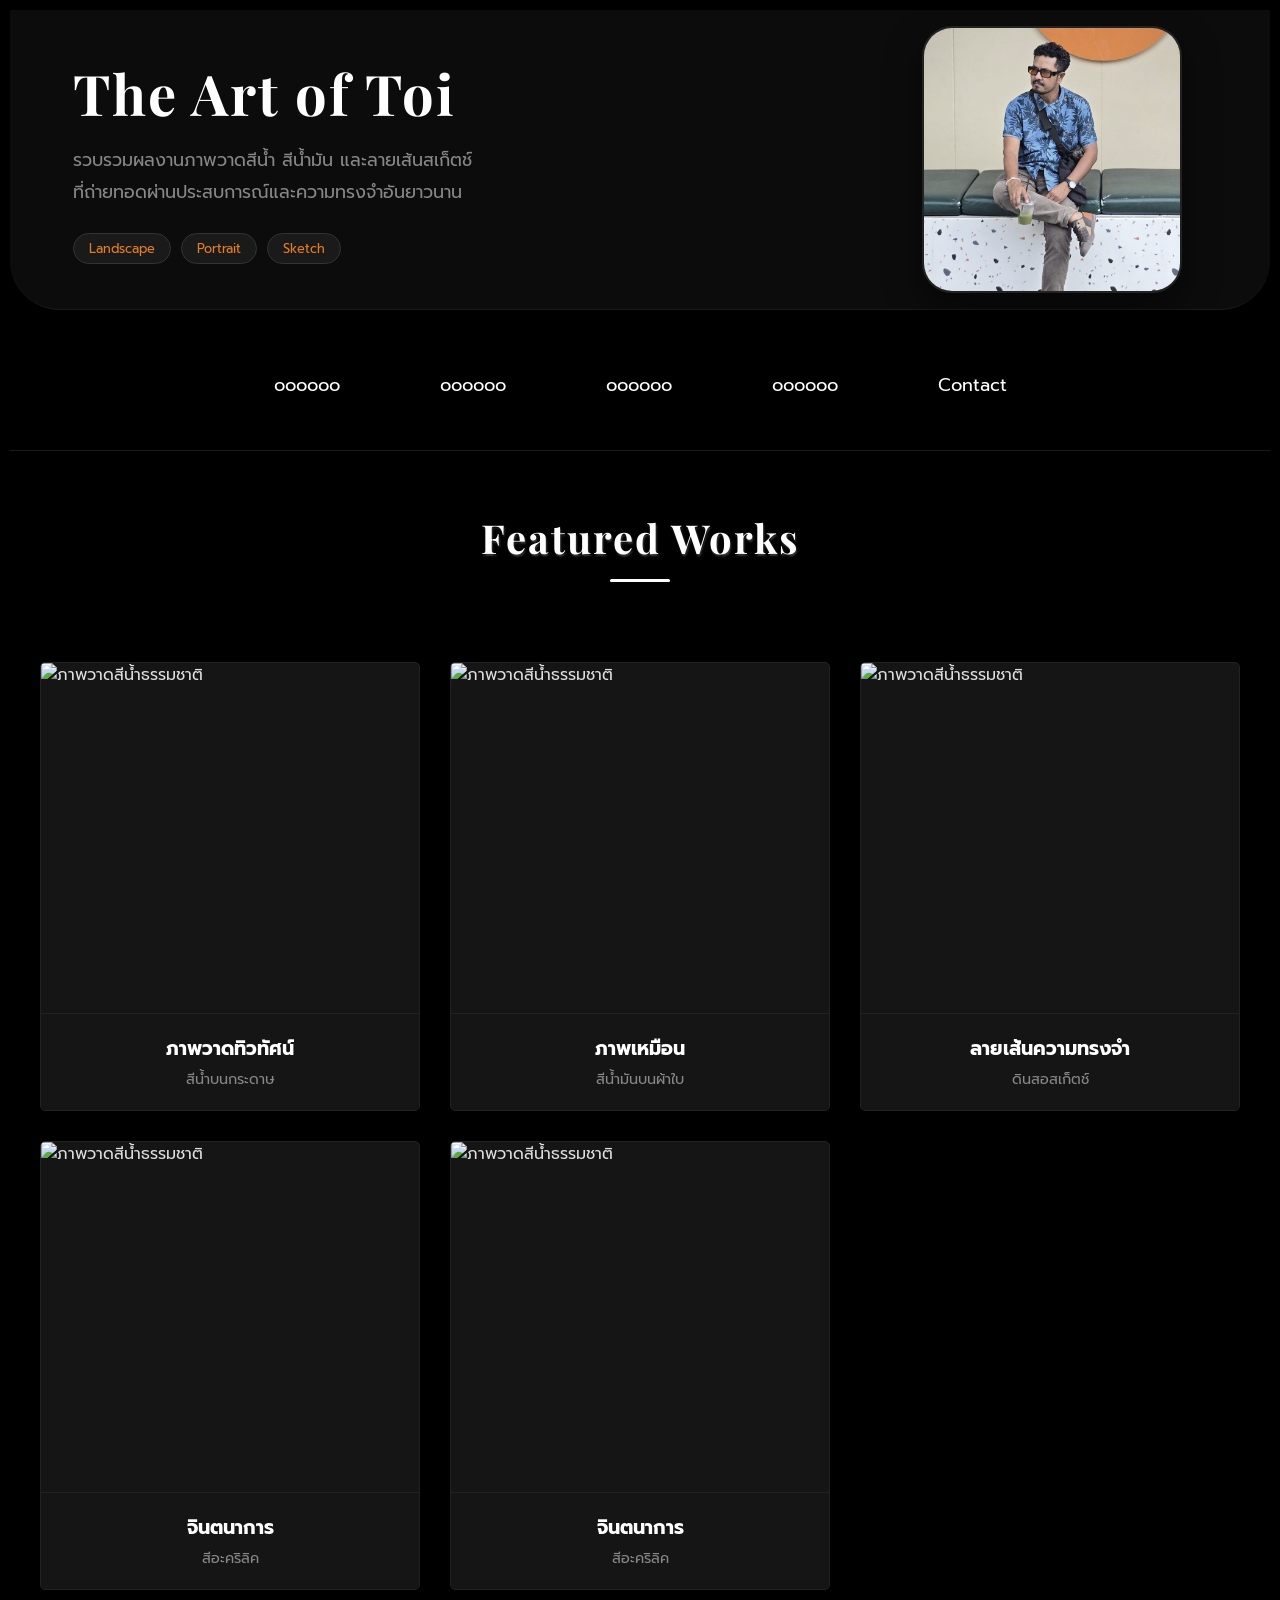
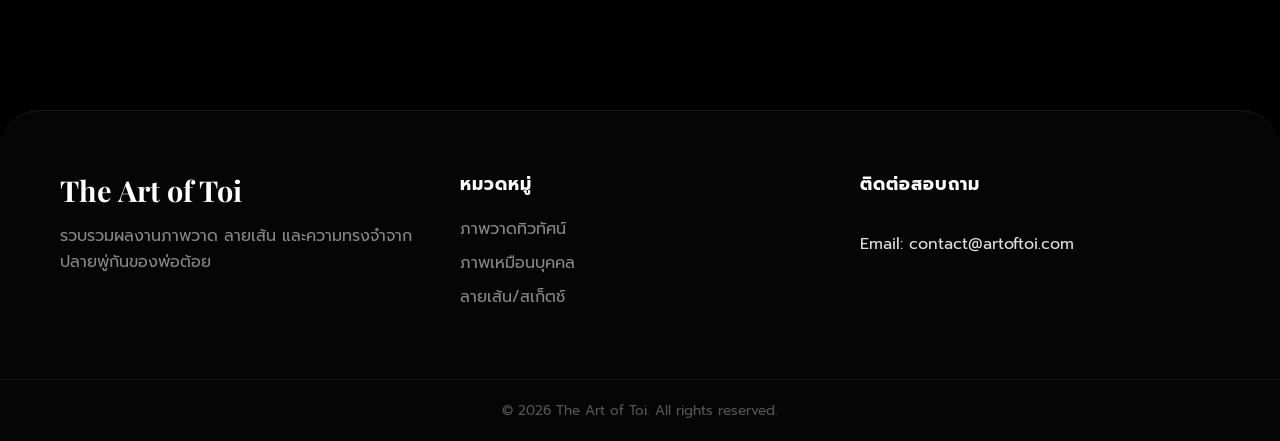
==== Webdad/index.html @ 54a0eae2 "Add files via upload" ====
<!DOCTYPE html>
<html lang="th">
<head>
    <meta charset="UTF-8">
    <meta name="viewport" content="width=device-width, initial-scale=1.0">
    <title>The Art of Toi | แกลเลอรีภาพวาดของพ่อต้อย</title>
    <!-- นำเข้า Font สวยๆ จาก Google -->
    <link href="https://fonts.googleapis.com/css2?family=Playfair+Display:ital,wght@0,600;1,600&family=Prompt:wght@300;400;500&display=swap" rel="stylesheet">
    <link rel="stylesheet" href="css/index.css">
</head>
<body>

    <!-- ส่วนที่ 1: Header ข้อมูลคุณพ่อ -->
<header class="main-header">
    <div class="header-content">
        <!-- ฝั่งซ้าย: ข้อมูล -->
        <div class="father-info">
            <h1 class="father-name">The Art of Toi</h1>
            <p class="father-bio">
                รวบรวมผลงานภาพวาดสีน้ำ สีน้ำมัน และลายเส้นสเก็ตช์ <br>
                ที่ถ่ายทอดผ่านประสบการณ์และความทรงจำอันยาวนาน
            </p>
            <div class="header-tags">
                <span>Landscape</span>
                <span>Portrait</span>
                <span>Sketch</span>
            </div>
        </div>

        <!-- ฝั่งขวา: รูปภาพคุณพ่อ -->
        <div class="father-profile">
            <div class="profile-frame">
                <img src="img/1.jpg" alt="Toi's Portrait">
            </div>
        </div>
    </div>


</header> <!-- ปิด Header ตรงนี้เพื่อให้ส่วนถัดไปลงไปอยู่ข้างล่าง -->



    <nav>
        <ul>
          <!----link-------------------------------------------->
          <li><a href="index.html">oooooo</a></li>
                <li><a href="2.html">oooooo</a></li>
                <li><a href="3.html">oooooo</a></li>
                <li><a href="4.html">oooooo</a></li>
                <li><a href="5.htm">Contact</a></li>  
        </ul>
    </nav>
    


    <!-- ส่วนแสดงผลงาน (Gallery Section) -->
    <main class="gallery-container">
        <h2 class="section-title">Featured Works</h2>
        
        <div class="gallery-grid">
            <!-- ภาพที่ 1 -->
            <div class="gallery-item">
                <img src="https://images.unsplash.com/photo-1579783902614-a3fb3927b6a5?q=80&w=800&auto=format&fit=crop" alt="ภาพวาดสีน้ำธรรมชาติ">
                <div class="item-overlay">
                    <h3>ภาพวาดทิวทัศน์</h3>
                    <p>สีน้ำบนกระดาษ</p>
                </div>
            </div>
            
            <!-- ภาพที่ 2 -->
            <div class="gallery-item">
                <img src="https://images.unsplash.com/photo-1579783902614-a3fb3927b6a5?q=80&w=800&auto=format&fit=crop" alt="ภาพวาดสีน้ำธรรมชาติ">
                <div class="item-overlay">
                    <h3>ภาพเหมือน</h3>
                    <p>สีน้ำมันบนผ้าใบ</p>
                </div>
            </div>

            <!-- ภาพที่ 3 -->
            <div class="gallery-item">
                <img src="https://images.unsplash.com/photo-1579783902614-a3fb3927b6a5?q=80&w=800&auto=format&fit=crop" alt="ภาพวาดสีน้ำธรรมชาติ">
                <div class="item-overlay">
                    <h3>ลายเส้นความทรงจำ</h3>
                    <p>ดินสอสเก็ตช์</p>
                </div>
            </div>
            
             <!-- ภาพที่ 4 -->
            <div class="gallery-item">
                <img src="https://images.unsplash.com/photo-1579783902614-a3fb3927b6a5?q=80&w=800&auto=format&fit=crop" alt="ภาพวาดสีน้ำธรรมชาติ">
                <div class="item-overlay">
                    <h3>จินตนาการ</h3>
                    <p>สีอะคริลิค</p>
                </div>
            </div>
            
             <!-- ภาพที่ 5 -->
            <div class="gallery-item">
                <img src="https://images.unsplash.com/photo-1579783902614-a3fb3927b6a5?q=80&w=800&auto=format&fit=crop" alt="ภาพวาดสีน้ำธรรมชาติ">
                <div class="item-overlay">
                    <h3>จินตนาการ</h3>
                    <p>สีอะคริลิค</p>
                </div>
            </div>

        </div>
    </main>

    <!-- ส่วนท้ายเว็บไซต์ -->
    <footer class="main-footer">
    <div class="footer-container">
        <!-- ส่วนที่ 1: ข้อมูลสังเขป -->
        <div class="footer-brand">
            <h2>The Art of Toi</h2>
            <p>รวบรวมผลงานภาพวาด ลายเส้น และความทรงจำจากปลายพู่กันของพ่อต้อย</p>
        </div>

        <!-- ส่วนที่ 2: ลิงก์เมนูสำคัญ -->
        <div class="footer-links">
            <h4>หมวดหมู่</h4>
            <ul>
                <li><a href="#">ภาพวาดทิวทัศน์</a></li>
                <li><a href="#">ภาพเหมือนบุคคล</a></li>
                <li><a href="#">ลายเส้น/สเก็ตช์</a></li>
            </ul>
        </div>

        <!-- ส่วนที่ 3: ช่องทางติดต่อ -->
        <div class="footer-contact">
            <h4>ติดต่อสอบถาม</h4>
            <div class="social-icons">
                <a href="#"><i class="fab fa-facebook"></i></a>
                <a href="#"><i class="fab fa-instagram"></i></a>
                <a href="#"><i class="far fa-envelope"></i></a>
            </div>
            <p>Email: contact@artoftoi.com</p>
        </div>
    </div>

    <!-- ส่วนที่ 4: ลิขสิทธิ์ด้านล่างสุด -->
    <div class="footer-bottom">
        <p>&copy; 2026 The Art of Toi. All rights reserved.</p>
    </div>
    </footer>

    <!-- หน้าต่างสำหรับกดดูรูปภาพขยาย (Lightbox Modal) -->
    <div id="lightbox" class="lightbox">
        <span class="close-btn">&times;</span>
        <img class="lightbox-img" id="lightbox-img" src="" alt="ภาพขยาย">
        <div id="lightbox-caption" class="lightbox-caption"></div>
    </div>

    <script src="JS/script.js"></script>
</body>
</html>
---- Webdad/css/index.css ----
/* --- 1. ตั้งค่าพื้นหลังและโทนสีดำ --- */
* {
    margin: 0;
    padding: 0;
    box-sizing: border-box;
}

body {
    font-family: 'Prompt', sans-serif;
    background-color: #000000; /* ดำเกือบสนิท */
    color: #e0e0e0; /* ขาวนวลเพื่อให้ไม่ล้าสายตา */
    overflow-x: hidden;
}

h1, h2, h3 {
    font-family: 'Playfair Display', serif;
    color: #fff;
}

.main-header {
    height: 300px;
    background-color: #0c0c0c; /* ดำหอศิลป์ */
    padding: 60px 0;
    margin: 10px;
    border-radius: 0 0 50px 50px; /* ขอบล่างโค้งมน */
    border-bottom: 1px solid #1a1a1a;
    display: flex;
    justify-content: center;
    box-shadow: 0 10px 40px rgba(0,0,0,0.8);
    position: relative;
}

.header-content {
    width: 90%;
    height: 200px auto;
    display: flex;
    align-items: center;
    justify-content: space-between; /* แยกซ้าย-ขวา */
    gap: 40px;
}

/* --- ฝั่งซ้าย: ข้อความ --- */
.father-info {
    flex: 1;
}

.father-name {
    font-family: 'Playfair Display', serif; /* หรือ Font ที่ดูหรูหรา */
    font-size: 3.5rem;
    color: #fff;
    margin-bottom: 15px;
    letter-spacing: 2px;
}

.father-bio {
    color: #888;
    line-height: 1.8;
    font-size: 1.1rem;
    margin-bottom: 25px;
}

.header-tags {
    display: flex;
    gap: 10px;
}

.header-tags span {
    background: #1a1a1a;
    color: #e67e22; /* สีส้มทองให้ดูเด่น */
    padding: 5px 15px;
    border-radius: 20px;
    font-size: 0.8rem;
    border: 1px solid #333;
}

/* --- ฝั่งขวา: กล่องรูปภาพ --- */
.father-profile {
    margin: 5px;
    padding: 20px;
    flex: 0 0 300px; /* ล็อคขนาดรูปภาพ */
    display: flex;
    justify-content: flex-end;
}

.profile-frame {
    width: auto;
    height: auto;
    background: #151515;
    border-radius: 30px; /* มุมโค้งมนตามที่คุณชอบ */
    overflow: hidden;
    border: 2px solid #222;
    box-shadow: 0 15px 35px rgba(0,0,0,0.5);
    transition: transform 0.4s ease;
}

.profile-frame:hover {
    transform: scale(1.03);
    border-color: #444;
}

.profile-frame img {
    width: 100%;
    height: 100%;
    object-fit: cover; /* บังคับให้รูปเต็มกรอบ */
    filter: grayscale(30%); /* ปรับให้สีดรอปลงนิดๆ เพื่อความคลาสสิก */
    transition: filter 0.4s ease;
}

.profile-frame:hover img {
    filter: grayscale(0%);
}

/* --- ปรับแต่งสำหรับมือถือ --- */
@media (max-width: 768px) {
    .header-content {
        flex-direction: column-reverse; /* เอารูปขึ้นก่อนในมือถือ */
        text-align: center;
    }
    
    .father-profile {
        justify-content: center;
        margin-bottom: 30px;
    }
    
    .header-tags {
        justify-content: center;
    }
    
    .father-name {
        font-size: 2.5rem;
    }
}

nav{
    background-image: url(https://images.unsplash.com/photo-1702731798357-22bd8ca4a484?fm=jpg&q=60&w=3000&ixlib=rb-4.1.0&ixid=M3wxMjA3fDB8MHxzZWFyY2h8Mnx8d2luZG93cyUyMDExJTIwd2FsbHBhcGVyfGVufDB8fDB8fHww);
    margin: 10px;
    position: relative;
    background-color: rgb(0, 0, 0);
    padding: 20px;
    border-bottom: 1px solid #1a1a1a;

}




nav ul{
    margin: 0px;
    display: flex;
    height: 90px;
    justify-content: center;
    align-items: center;
    
}

nav ul li{
    list-style: none;

}

nav ul li a{
    list-style: none;
    text-decoration: none;
    font-size: 18px;
    line-height: 40px;
    padding: 10px 40px;
    height: 60px;
    margin: 10px 10px;
    color: rgb(255, 255, 255);
    text-align: center;
    display: block;
    
}

nav ul li a:hover{
    margin: 0 30px;
    padding: 10px 40px;
    width: 0 auto;
    background-color: #ffffff;
    color: #FF0044;
    border-radius: 5px;
    text-shadow: 1px 1px 1px rgb(0, 0, 0);
    transition: all 1s;
}

    

    /* underline animation */
    nav ul li::after {
      content: '';
      position: absolute;
      width: 0;
      height: 2px;
      background-color: #ffffff;
      left: 0;
      bottom: -5px;
      transition: 1.5s;
    }

    nav ul li:hover::after {
      width: 100%;
    }




/* --- ส่วนการ์ดผลงาน (Gallery Item) --- */

.section-title {
    text-shadow: rgb(58, 58, 58) 1px 2px 2px;
    text-align: center;     
    font-size: 2.5rem;       
    color: #ffffff;          
    margin-top: 60px;       
    margin-bottom: 40px;    
    font-family: 'Playfair Display', serif;
    letter-spacing: 2px;     
    position: relative;      
}

/* เพิ่มลูกเล่นเส้นใต้หัวข้อแบบเท่ๆ */
.section-title::after {
    content: '';
    display: block;
    width: 60px;             /* ความยาวของเส้น */
    height: 3px;             /* ความหนาของเส้น */
    background: #ffffff;     /* สีทอง/ส้ม เพื่อให้เข้ากับ Header */
    margin: 15px auto 0;     /* จัดเส้นให้อยู่กึ่งกลางใต้ตัวหนังสือ */
    border-radius: 2px;
}

.gallery-grid {
    display: grid;
    grid-template-columns: repeat(auto-fill, minmax(300px, 1fr));
    gap: 30px;
    padding: 40px 0;
    margin: 40px;
}

.gallery-item {
    position: relative;
    background: #151515;
    /* --- อัปเกรด: เพิ่มความโค้งมนที่มุมกล่อง --- */
    border-radius: 5px; 
    overflow: hidden; /* บังคับให้รูปภาพโค้งตามกล่องด้วย */
    
    display: flex;
    flex-direction: column; /* ล็อคให้ตัวหนังสืออยู่ใต้ภาพเสมอ ไม่กระเด็นออกข้าง */
    border: 1px solid #222;
    transition: all 0.4s cubic-bezier(0.175, 0.885, 0.32, 1.275);
}

.gallery-item:hover {
    transform: translateY(-10px);
    border-color: #ffffff; /* เปลี่ยนสีขอบตอนเม้าส์ชี้ให้ดูเด่น */
    box-shadow: 0 15px 30px rgba(0,0,0,0.5);
}

.gallery-item img {
    width: 100%;
    height: 350px;
    object-fit: cover;
    display: block;
    /* ทำให้มุมบนของรูปโค้งตามกล่อง */
    transition: transform 1s ease;
}

/* --- ส่วนกล่องข้อความใต้ภาพ (แก้บัคตัวหนังสือกระเด็น) --- */
.item-overlay {
    background: #151515;
    padding: 20px;
    width: 100%; /* บังคับความกว้างให้เต็มกล่อง */
    text-align: center; /* จัดตัวหนังสือให้อยู่กึ่งกลางสวยๆ */
    border-top: 1px solid #222;
}

.item-overlay h3 {
    font-size: 1.2rem;
    color: #fff;
    margin-bottom: 5px;
    font-family: 'Prompt', sans-serif;
}

.item-overlay p {
    font-size: 0.9rem;
    color: #888;
}

/* --- ส่วนหน้าต่างภาพขยาย (Lightbox) ให้โค้งด้วย --- */
.lightbox-img {
    max-width: 90%;
    max-height: 80vh;
    border-radius: 15px; /* ทำให้ภาพตอนซูมโค้งมนด้วย */
    border: 2px solid #333;
    box-shadow: 0 0 50px rgba(0,0,0,0.8);
}

/* --- 4. Lightbox (หน้าต่างภาพขยาย) --- */
.lightbox {
    display: none;
    position: fixed;
    z-index: 2000;
    top: 0; left: 0; 
    width: 100%; height: 100%;
    background-color: rgba(0, 0, 0, 0.98);
    opacity: 0; /* เริ่มต้นที่โปร่งใสเพื่อทำ Fade-in */
    transition: opacity 0.4s ease; 
    align-items: center;
    justify-content: center;
    pointer-events: none;
}

.lightbox.active {
    display: flex;
    opacity: 1;
    pointer-events: auto;
}

.lightbox-img {
    max-width: 85%;
    max-height: 80vh;
    box-shadow: 0 0 50px rgba(0,0,0,1);
    transform: scale(0.9);
    transition: transform 0.4s cubic-bezier(0.175, 0.885, 0.32, 1.275);
}

.lightbox.active .lightbox-img {
    transform: scale(1);
}

/* --- สไตล์ส่วนท้าย (Footer) --- */
.main-footer {
    background-color: #050505; /* ดำสนิทกว่าพื้นหลังหลักเล็กน้อย */
    color: #e0e0e0;
    padding: 60px 0 20px 0;
    margin-top: 80px;
    border-top: 1px solid #1a1a1a;
    /* เพิ่มความโค้งมนที่มุมบนขวาและซ้ายให้ดูซอฟต์ */
    border-radius: 40px 40px 0 0; 
}

.footer-container {
    max-width: 1200px;
    margin: 0 auto;
    display: flex;
    flex-wrap: wrap;
    justify-content: space-between;
    padding: 0 20px;
    gap: 40px;
}

.footer-brand, .footer-links, .footer-contact {
    flex: 1;
    min-width: 250px;
}

.footer-brand h2 {
    font-family: 'Playfair Display', serif;
    font-size: 1.8rem;
    color: #fff;
    margin-bottom: 15px;
}

.footer-brand p {
    line-height: 1.6;
    color: #888;
}

.footer-links h4, .footer-contact h4 {
    color: #fff;
    margin-bottom: 20px;
    font-size: 1.1rem;
    text-transform: uppercase;
    letter-spacing: 1px;
}

.footer-links ul {
    list-style: none;
}

.footer-links ul li {
    margin-bottom: 10px;
}

.footer-links ul li a {
    color: #888;
    text-decoration: none;
    transition: color 0.3s ease;
}

.footer-links ul li a:hover {
    color: #fff;
}

.social-icons {
    display: flex;
    gap: 15px;
    margin-bottom: 15px;
}

.social-icons a {
    color: #888;
    font-size: 1.5rem;
    transition: transform 0.3s ease, color 0.3s ease;
}

.social-icons a:hover {
    color: #fff;
    transform: translateY(-3px);
}

.footer-bottom {
    text-align: center;
    margin-top: 60px;
    padding-top: 20px;
    border-top: 1px solid #151515;
    font-size: 0.85rem;
    color: #555;
}

/* ปรับให้ดูดีในมือถือ */
@media (max-width: 768px) {
    .footer-container {
        flex-direction: column;
        text-align: center;
    }
    
    .social-icons {
        justify-content: center;
    }
}

/* --- 5. มือถือ --- */
@media (max-width: 600px) {
    .gallery-grid { grid-template-columns: 1fr; }
    .hero { height: 50vh; }
}
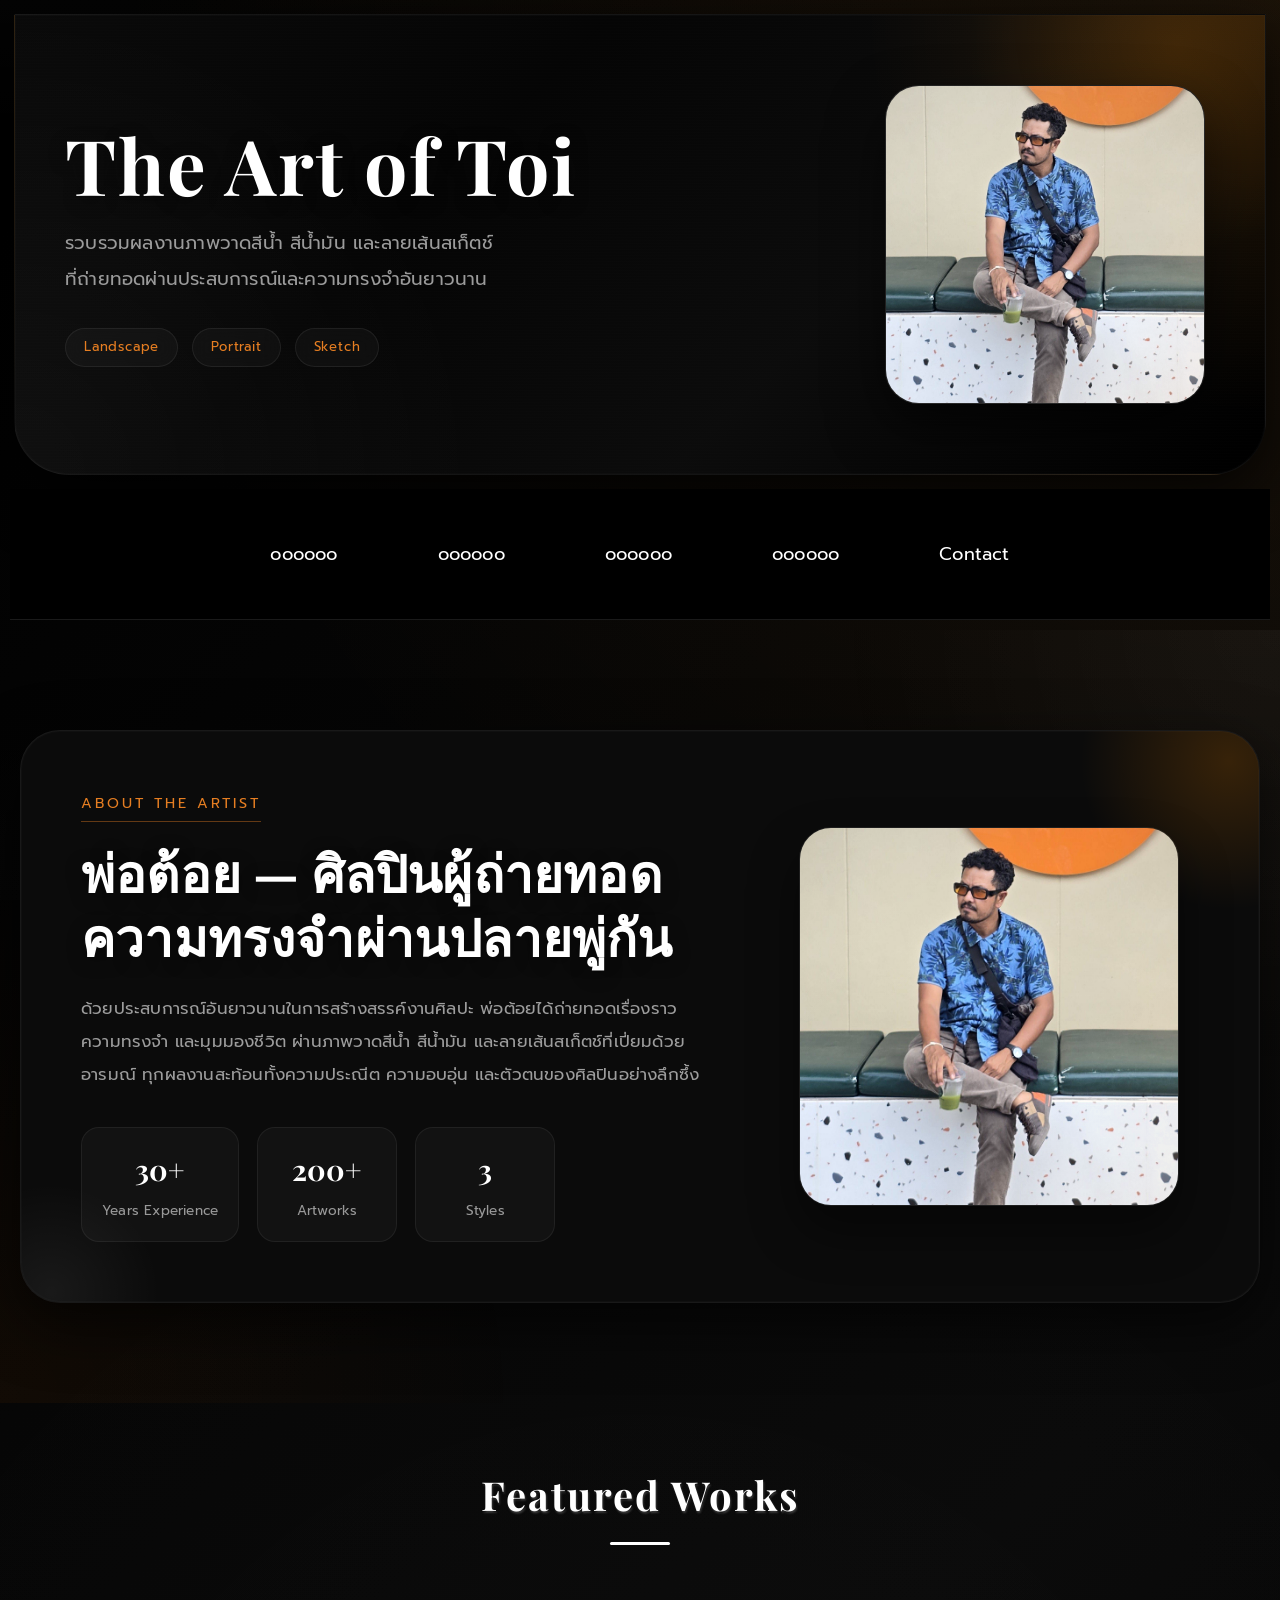
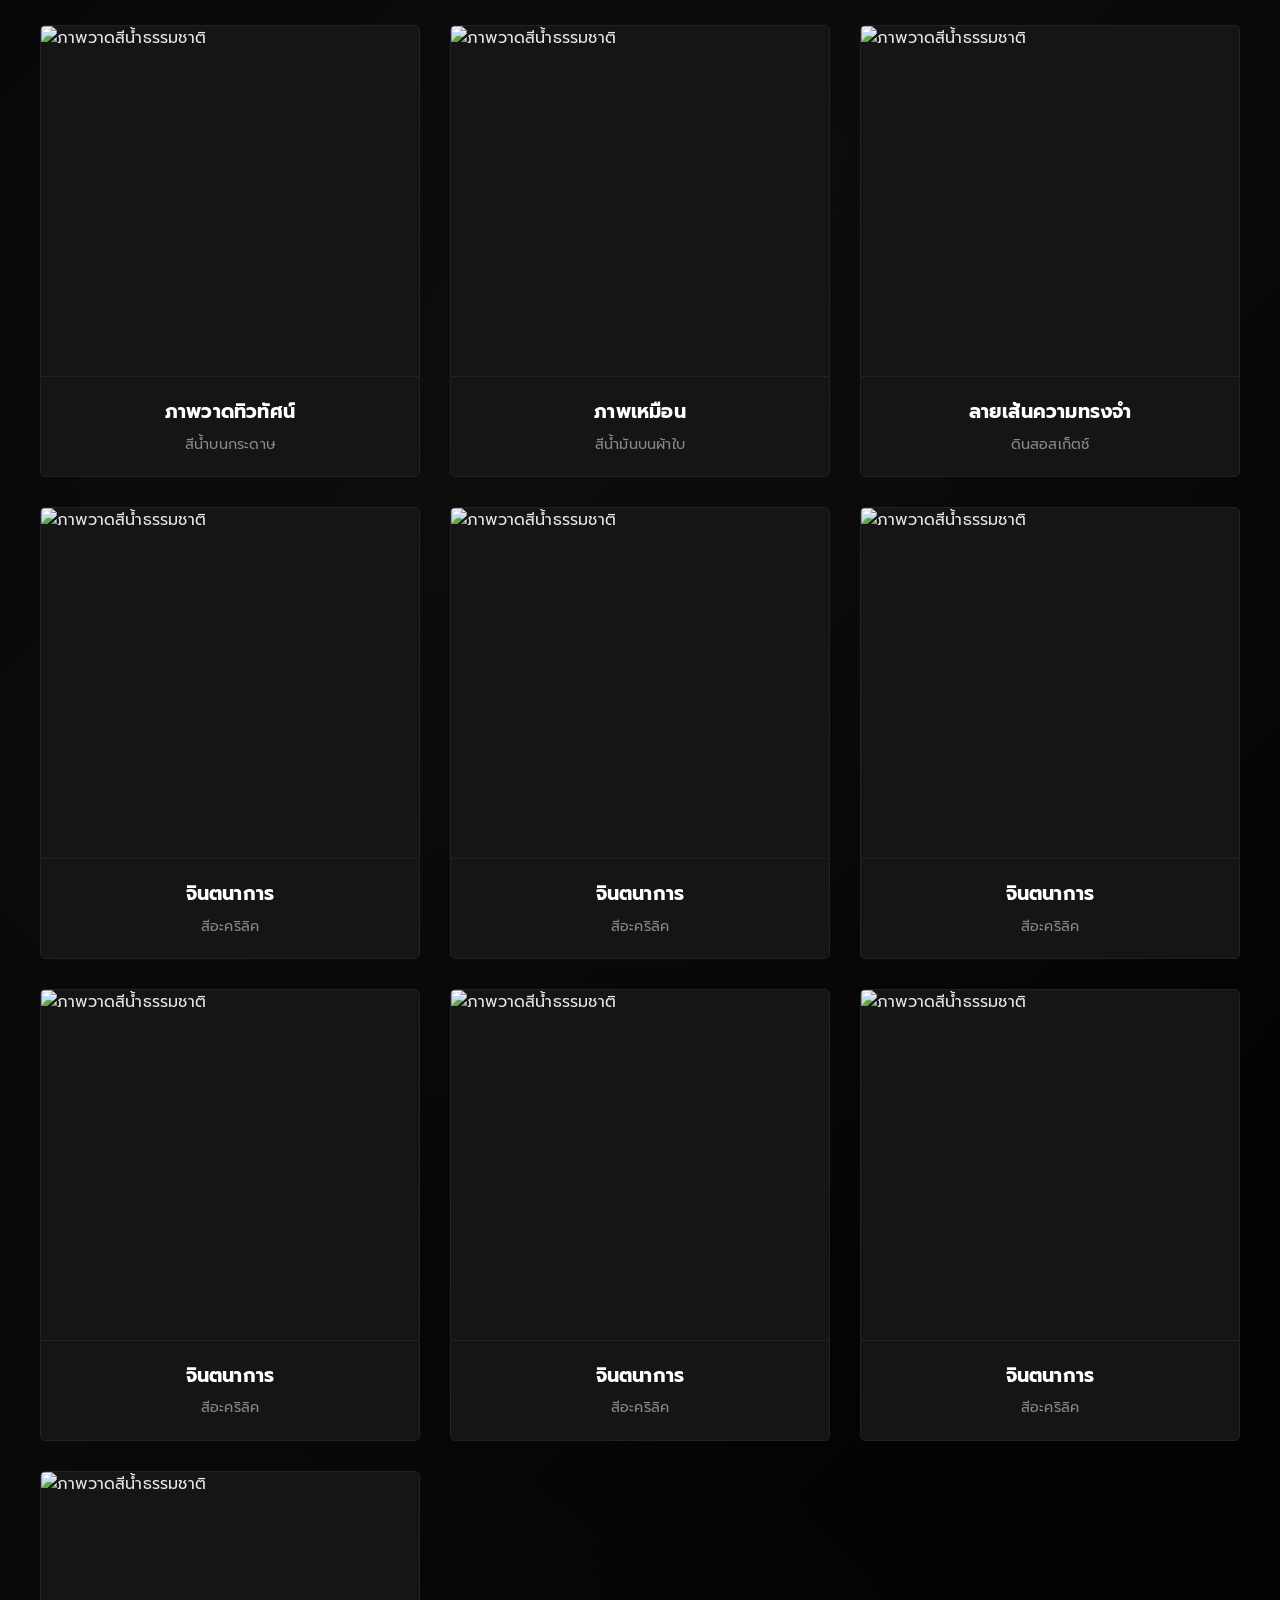
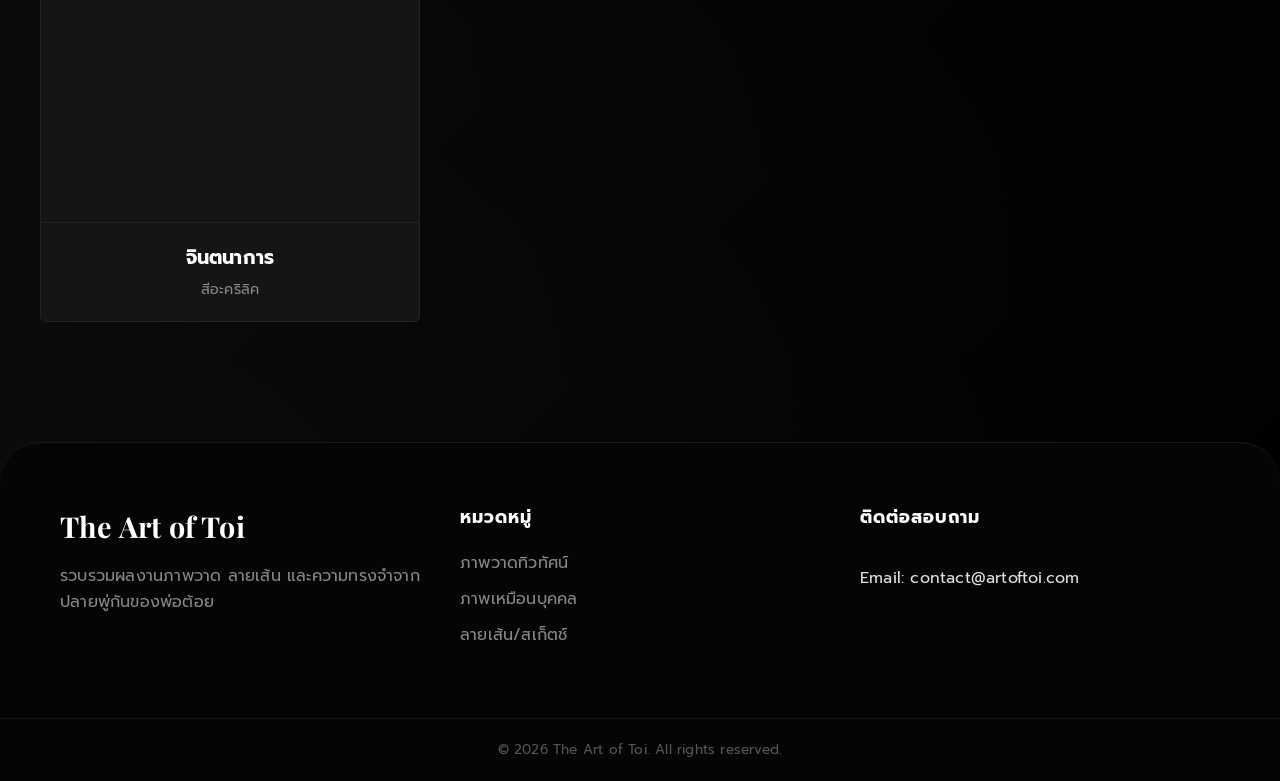
==== commit 2c4ced06: "Add files via upload" ====
--- a/Webdad/index.html
+++ b/Webdad/index.html
@@ -7,6 +7,7 @@
     <!-- นำเข้า Font สวยๆ จาก Google -->
     <link href="https://fonts.googleapis.com/css2?family=Playfair+Display:ital,wght@0,600;1,600&family=Prompt:wght@300;400;500&display=swap" rel="stylesheet">
     <link rel="stylesheet" href="css/index.css">
+    <script src="script.js" defer></script>
 </head>
 <body>
 
@@ -51,7 +52,51 @@
         </ul>
     </nav>
     
-
+   
+    <section class="about-toi-section">
+    <div class="about-toi-card">
+
+        <!-- ฝั่งซ้าย: ข้อความ -->
+        <div class="about-toi-content">
+            <span class="about-label">About The Artist</span>
+
+            <h2>พ่อต้อย — ศิลปินผู้ถ่ายทอดความทรงจำผ่านปลายพู่กัน</h2>
+
+            <p>
+                ด้วยประสบการณ์อันยาวนานในการสร้างสรรค์งานศิลปะ
+                พ่อต้อยได้ถ่ายทอดเรื่องราว ความทรงจำ และมุมมองชีวิต
+                ผ่านภาพวาดสีน้ำ สีน้ำมัน และลายเส้นสเก็ตช์ที่เปี่ยมด้วยอารมณ์
+                ทุกผลงานสะท้อนทั้งความประณีต ความอบอุ่น
+                และตัวตนของศิลปินอย่างลึกซึ้ง
+            </p>
+
+            <div class="about-stats">
+                <div class="stat-box">
+                    <h3>30+</h3>
+                    <span>Years Experience</span>
+                </div>
+
+                <div class="stat-box">
+                    <h3>200+</h3>
+                    <span>Artworks</span>
+                </div>
+
+                <div class="stat-box">
+                    <h3>3</h3>
+                    <span>Styles</span>
+                </div>
+            </div>
+        </div>
+
+        <!-- ฝั่งขวา: รูป -->
+        <div class="about-toi-image">
+            <div class="about-image-frame">
+                <img src="img/1.jpg" alt="About Toi">
+            </div>
+        </div>
+
+    </div>
+    </section>
 
     <!-- ส่วนแสดงผลงาน (Gallery Section) -->
     <main class="gallery-container">
@@ -67,7 +112,7 @@
                 </div>
             </div>
             
-            <!-- ภาพที่ 2 -->
+            
             <div class="gallery-item">
                 <img src="https://images.unsplash.com/photo-1579783902614-a3fb3927b6a5?q=80&w=800&auto=format&fit=crop" alt="ภาพวาดสีน้ำธรรมชาติ">
                 <div class="item-overlay">
@@ -76,7 +121,7 @@
                 </div>
             </div>
 
-            <!-- ภาพที่ 3 -->
+            
             <div class="gallery-item">
                 <img src="https://images.unsplash.com/photo-1579783902614-a3fb3927b6a5?q=80&w=800&auto=format&fit=crop" alt="ภาพวาดสีน้ำธรรมชาติ">
                 <div class="item-overlay">
@@ -85,26 +130,67 @@
                 </div>
             </div>
             
-             <!-- ภาพที่ 4 -->
-            <div class="gallery-item">
-                <img src="https://images.unsplash.com/photo-1579783902614-a3fb3927b6a5?q=80&w=800&auto=format&fit=crop" alt="ภาพวาดสีน้ำธรรมชาติ">
-                <div class="item-overlay">
-                    <h3>จินตนาการ</h3>
-                    <p>สีอะคริลิค</p>
-                </div>
-            </div>
-            
-             <!-- ภาพที่ 5 -->
-            <div class="gallery-item">
-                <img src="https://images.unsplash.com/photo-1579783902614-a3fb3927b6a5?q=80&w=800&auto=format&fit=crop" alt="ภาพวาดสีน้ำธรรมชาติ">
-                <div class="item-overlay">
-                    <h3>จินตนาการ</h3>
-                    <p>สีอะคริลิค</p>
-                </div>
-            </div>
-
+             
+            <div class="gallery-item">
+                <img src="https://images.unsplash.com/photo-1579783902614-a3fb3927b6a5?q=80&w=800&auto=format&fit=crop" alt="ภาพวาดสีน้ำธรรมชาติ">
+                <div class="item-overlay">
+                    <h3>จินตนาการ</h3>
+                    <p>สีอะคริลิค</p>
+                </div>
+            </div>
+            
+             
+            <div class="gallery-item">
+                <img src="https://images.unsplash.com/photo-1579783902614-a3fb3927b6a5?q=80&w=800&auto=format&fit=crop" alt="ภาพวาดสีน้ำธรรมชาติ">
+                <div class="item-overlay">
+                    <h3>จินตนาการ</h3>
+                    <p>สีอะคริลิค</p>
+                </div>
+            </div>
+
+            <div class="gallery-item">
+                <img src="https://images.unsplash.com/photo-1579783902614-a3fb3927b6a5?q=80&w=800&auto=format&fit=crop" alt="ภาพวาดสีน้ำธรรมชาติ">
+                <div class="item-overlay">
+                    <h3>จินตนาการ</h3>
+                    <p>สีอะคริลิค</p>
+                </div>
+            </div>
+
+            <div class="gallery-item">
+                <img src="https://images.unsplash.com/photo-1579783902614-a3fb3927b6a5?q=80&w=800&auto=format&fit=crop" alt="ภาพวาดสีน้ำธรรมชาติ">
+                <div class="item-overlay">
+                    <h3>จินตนาการ</h3>
+                    <p>สีอะคริลิค</p>
+                </div>
+            </div>
+
+            <div class="gallery-item">
+                <img src="https://images.unsplash.com/photo-1579783902614-a3fb3927b6a5?q=80&w=800&auto=format&fit=crop" alt="ภาพวาดสีน้ำธรรมชาติ">
+                <div class="item-overlay">
+                    <h3>จินตนาการ</h3>
+                    <p>สีอะคริลิค</p>
+                </div>
+            </div>
+
+            <div class="gallery-item">
+                <img src="https://images.unsplash.com/photo-1579783902614-a3fb3927b6a5?q=80&w=800&auto=format&fit=crop" alt="ภาพวาดสีน้ำธรรมชาติ">
+                <div class="item-overlay">
+                    <h3>จินตนาการ</h3>
+                    <p>สีอะคริลิค</p>
+                </div>
+            </div>
+
+            <div class="gallery-item">
+                <img src="https://images.unsplash.com/photo-1579783902614-a3fb3927b6a5?q=80&w=800&auto=format&fit=crop" alt="ภาพวาดสีน้ำธรรมชาติ">
+                <div class="item-overlay">
+                    <h3>จินตนาการ</h3>
+                    <p>สีอะคริลิค</p>
+                </div>
+            </div>
         </div>
     </main>
+
+    
 
     <!-- ส่วนท้ายเว็บไซต์ -->
     <footer class="main-footer">
@@ -150,6 +236,6 @@
         <div id="lightbox-caption" class="lightbox-caption"></div>
     </div>
 
-    <script src="JS/script.js"></script>
+    
 </body>
 </html>
--- a/Webdad/css/index.css
+++ b/Webdad/css/index.css
@@ -7,9 +7,93 @@
 
 body {
     font-family: 'Prompt', sans-serif;
-    background-color: #000000; /* ดำเกือบสนิท */
-    color: #e0e0e0; /* ขาวนวลเพื่อให้ไม่ล้าสายตา */
+
+    /* ===============================
+       Premium Deep Art Background
+    =============================== */
+    background:
+        radial-gradient(circle at top right, rgba(255,140,0,0.08), transparent 28%),
+        radial-gradient(circle at bottom left, rgba(255,255,255,0.035), transparent 30%),
+        radial-gradient(circle at center, rgba(255,255,255,0.015), transparent 45%),
+        linear-gradient(
+            135deg,
+            #000000 0%,
+            #050505 22%,
+            #0a0a0a 48%,
+            #040404 72%,
+            #000000 100%
+        );
+
+    color: #e8e8e8;
+
+    /* ===============================
+       Layout / Rendering
+    =============================== */
     overflow-x: hidden;
+    min-height: 100vh;
+    position: relative;
+
+    /* ===============================
+       Smooth Typography
+    =============================== */
+    line-height: 1.6;
+    letter-spacing: 0.2px;
+
+    /* ===============================
+       Better Font Rendering
+    =============================== */
+    -webkit-font-smoothing: antialiased;
+    -moz-osx-font-smoothing: grayscale;
+    text-rendering: optimizeLegibility;
+
+    /* ===============================
+       Smooth Scroll
+    =============================== */
+    scroll-behavior: smooth;
+}
+
+
+/* ==========================================
+   Luxury Ambient Overlay Layer
+   เพิ่มมิติแบบหอศิลป์พรีเมียม
+========================================== */
+body::before {
+    content: '';
+    position: fixed;
+    inset: 0;
+
+    background:
+        linear-gradient(
+            to bottom,
+            rgba(255,255,255,0.015),
+            transparent 20%,
+            transparent 80%,
+            rgba(255,255,255,0.01)
+        );
+
+    pointer-events: none;
+    z-index: -2;
+}
+
+
+/* ==========================================
+   Fine Grain Texture Overlay
+   ให้พื้นหลังดูมีมิติ ไม่แบน
+========================================== */
+body::after {
+    content: '';
+    position: fixed;
+    inset: 0;
+
+    background-image:
+        radial-gradient(rgba(255,255,255,0.018) 0.7px, transparent 0.7px);
+
+    background-size: 4px 4px;
+
+    opacity: 0.18;
+
+    pointer-events: none;
+    z-index: -1;
 }
 
 h1, h2, h3 {
@@ -17,117 +101,340 @@
     color: #fff;
 }
 
+/* =====================================================
+   PREMIUM HERO HEADER - THE ART OF TOI
+   เขียนทับของเดิมได้เลย
+===================================================== */
+
 .main-header {
-    height: 300px;
-    background-color: #0c0c0c; /* ดำหอศิลป์ */
-    padding: 60px 0;
-    margin: 10px;
-    border-radius: 0 0 50px 50px; /* ขอบล่างโค้งมน */
-    border-bottom: 1px solid #1a1a1a;
+    min-height: 380px;
+    margin: 14px;
+    padding: 70px 0;
+
     display: flex;
     justify-content: center;
-    box-shadow: 0 10px 40px rgba(0,0,0,0.8);
+    align-items: center;
+
     position: relative;
-}
-
+    overflow: hidden;
+
+    border-radius: 0 0 55px 55px;
+
+    background:
+        radial-gradient(circle at top right, rgba(255,140,0,0.12), transparent 30%),
+        radial-gradient(circle at bottom left, rgba(255,255,255,0.04), transparent 35%),
+        linear-gradient(
+            135deg,
+            rgba(10,10,10,0.98) 0%,
+            rgba(5,5,5,0.98) 35%,
+            rgba(12,12,12,0.98) 65%,
+            rgba(0,0,0,1) 100%
+        );
+
+    border: 1px solid rgba(255,255,255,0.04);
+    border-bottom: 1px solid rgba(255,255,255,0.06);
+
+    box-shadow:
+        0 20px 60px rgba(0,0,0,0.75),
+        inset 0 0 0 1px rgba(255,255,255,0.015);
+}
+
+/* แสงตกแต่ง */
+.main-header::before {
+    content: '';
+    position: absolute;
+    width: 420px;
+    height: 420px;
+    top: -180px;
+    right: -120px;
+
+    background: radial-gradient(
+        circle,
+        rgba(255,140,0,0.14),
+        transparent 70%
+    );
+
+    pointer-events: none;
+}
+
+/* texture เบาๆ */
+.main-header::after {
+    content: '';
+    position: absolute;
+    inset: 0;
+
+    background-image:
+        linear-gradient(
+            rgba(255,255,255,0.012) 1px,
+            transparent 1px
+        );
+
+    background-size: 100% 3px;
+
+    opacity: 0.18;
+    pointer-events: none;
+}
+
+
+/* =====================================================
+   HEADER CONTENT
+===================================================== */
 .header-content {
-    width: 90%;
-    height: 200px auto;
+    width: min(92%, 1400px);
+
     display: flex;
     align-items: center;
-    justify-content: space-between; /* แยกซ้าย-ขวา */
-    gap: 40px;
-}
-
-/* --- ฝั่งซ้าย: ข้อความ --- */
+    justify-content: space-between;
+
+    gap: 70px;
+    position: relative;
+    z-index: 2;
+}
+
+
+/* =====================================================
+   LEFT SIDE - TEXT
+===================================================== */
 .father-info {
     flex: 1;
+    animation: fadeSlideLeft 1.2s ease;
 }
 
 .father-name {
-    font-family: 'Playfair Display', serif; /* หรือ Font ที่ดูหรูหรา */
-    font-size: 3.5rem;
-    color: #fff;
-    margin-bottom: 15px;
+    font-family: 'Playfair Display', serif;
+
+    font-size: clamp(2.8rem, 6vw, 5.2rem);
+    line-height: 1.1;
+
+    color: #ffffff;
+
+    margin-bottom: 20px;
+
     letter-spacing: 2px;
+
+    text-shadow:
+        0 4px 18px rgba(0,0,0,0.45),
+        0 0 30px rgba(255,255,255,0.04);
 }
 
 .father-bio {
-    color: #888;
-    line-height: 1.8;
-    font-size: 1.1rem;
-    margin-bottom: 25px;
-}
-
+    color: #9b9b9b;
+
+    line-height: 1.95;
+    font-size: clamp(0.95rem, 1.5vw, 1.15rem);
+
+    max-width: 700px;
+    margin-bottom: 30px;
+}
+
+
+/* =====================================================
+   TAGS
+===================================================== */
 .header-tags {
     display: flex;
-    gap: 10px;
+    flex-wrap: wrap;
+    gap: 14px;
 }
 
 .header-tags span {
-    background: #1a1a1a;
-    color: #e67e22; /* สีส้มทองให้ดูเด่น */
-    padding: 5px 15px;
-    border-radius: 20px;
-    font-size: 0.8rem;
-    border: 1px solid #333;
-}
-
-/* --- ฝั่งขวา: กล่องรูปภาพ --- */
+    padding: 8px 18px;
+
+    border-radius: 999px;
+
+    background: rgba(255,255,255,0.03);
+
+    color: #e67e22;
+
+    border: 1px solid rgba(255,255,255,0.07);
+
+    font-size: 0.82rem;
+    letter-spacing: 0.8px;
+
+    backdrop-filter: blur(10px);
+
+    transition: all 0.35s ease;
+}
+
+.header-tags span:hover {
+    transform: translateY(-4px);
+
+    background: rgba(230,126,34,0.10);
+
+    border-color: rgba(230,126,34,0.35);
+
+    box-shadow: 0 8px 18px rgba(0,0,0,0.35);
+}
+
+
+/* =====================================================
+   RIGHT SIDE - IMAGE
+===================================================== */
 .father-profile {
-    margin: 5px;
-    padding: 20px;
-    flex: 0 0 300px; /* ล็อคขนาดรูปภาพ */
+    flex: 0 0 340px;
+
     display: flex;
-    justify-content: flex-end;
+    justify-content: center;
+    align-items: center;
+
+    animation: fadeSlideRight 1.2s ease;
 }
 
 .profile-frame {
-    width: auto;
-    height: auto;
-    background: #151515;
-    border-radius: 30px; /* มุมโค้งมนตามที่คุณชอบ */
+    position: relative;
+
+    width: 100%;
+    max-width: 320px;
+
+    border-radius: 34px;
     overflow: hidden;
-    border: 2px solid #222;
-    box-shadow: 0 15px 35px rgba(0,0,0,0.5);
-    transition: transform 0.4s ease;
+
+    background: linear-gradient(
+        145deg,
+        rgba(25,25,25,1),
+        rgba(10,10,10,1)
+    );
+
+    border: 1px solid rgba(255,255,255,0.08);
+
+    box-shadow:
+        0 25px 55px rgba(0,0,0,0.55),
+        inset 0 0 0 1px rgba(255,255,255,0.02);
+
+    transition: all 0.5s ease;
+}
+
+/* ขอบแสง */
+.profile-frame::before {
+    content: '';
+    position: absolute;
+    inset: 0;
+
+    background: linear-gradient(
+        135deg,
+        rgba(255,255,255,0.16),
+        transparent 35%,
+        transparent 65%,
+        rgba(255,140,0,0.10)
+    );
+
+    z-index: 2;
+    pointer-events: none;
 }
 
 .profile-frame:hover {
-    transform: scale(1.03);
-    border-color: #444;
+    transform: translateY(-8px) scale(1.03);
+    border-color: rgba(255,140,0,0.20);
 }
 
 .profile-frame img {
     width: 100%;
-    height: 100%;
-    object-fit: cover; /* บังคับให้รูปเต็มกรอบ */
-    filter: grayscale(30%); /* ปรับให้สีดรอปลงนิดๆ เพื่อความคลาสสิก */
-    transition: filter 0.4s ease;
+    display: block;
+
+    object-fit: cover;
+
+    filter: grayscale(18%) contrast(1.05);
+
+    transition: all 0.55s ease;
 }
 
 .profile-frame:hover img {
-    filter: grayscale(0%);
-}
-
-/* --- ปรับแต่งสำหรับมือถือ --- */
-@media (max-width: 768px) {
+    transform: scale(1.06);
+    filter: grayscale(0%) contrast(1.08);
+}
+
+
+/* =====================================================
+   ANIMATIONS
+===================================================== */
+@keyframes fadeSlideLeft {
+    from {
+        opacity: 0;
+        transform: translateX(-50px);
+    }
+    to {
+        opacity: 1;
+        transform: translateX(0);
+    }
+}
+
+@keyframes fadeSlideRight {
+    from {
+        opacity: 0;
+        transform: translateX(50px);
+    }
+    to {
+        opacity: 1;
+        transform: translateX(0);
+    }
+}
+
+
+/* =====================================================
+   MOBILE RESPONSIVE
+===================================================== */
+@media (max-width: 992px) {
+
+    .main-header {
+        padding: 55px 0;
+        min-height: auto;
+    }
+
     .header-content {
-        flex-direction: column-reverse; /* เอารูปขึ้นก่อนในมือถือ */
+        flex-direction: column-reverse;
         text-align: center;
-    }
-    
-    .father-profile {
-        justify-content: center;
-        margin-bottom: 30px;
-    }
-    
+        gap: 40px;
+    }
+
+    .father-info {
+        display: flex;
+        flex-direction: column;
+        align-items: center;
+    }
+
+    .father-bio {
+        max-width: 95%;
+    }
+
     .header-tags {
         justify-content: center;
     }
-    
+
+    .father-profile {
+        flex: unset;
+        width: 100%;
+    }
+
+    .profile-frame {
+        max-width: 280px;
+    }
+}
+
+@media (max-width: 576px) {
+
+    .main-header {
+        margin: 10px;
+        padding: 45px 0;
+        border-radius: 0 0 35px 35px;
+    }
+
     .father-name {
         font-size: 2.5rem;
+    }
+
+    .father-bio {
+        font-size: 0.95rem;
+        line-height: 1.8;
+    }
+
+    .profile-frame {
+        max-width: 240px;
+        border-radius: 26px;
+    }
+
+    .header-tags span {
+        font-size: 0.72rem;
+        padding: 7px 14px;
     }
 }
 
@@ -202,6 +509,254 @@
     }
 
 
+
+.about-toi-section {
+    width: 100%;
+    display: flex;
+    justify-content: center;
+    padding: 100px 20px;
+    background:
+        radial-gradient(circle at top right, rgba(255,255,255,0.04), transparent 30%),
+        radial-gradient(circle at bottom left, rgba(255,120,0,0.05), transparent 35%);
+}
+
+.about-toi-card {
+    width: 100%;
+    max-width: 1300px;
+    display: flex;
+    align-items: center;
+    justify-content: space-between;
+    gap: 60px;
+
+    background: rgba(12,12,12,0.95);
+    border: 1px solid rgba(255,255,255,0.06);
+
+    border-radius: 40px;
+    padding: 60px;
+
+    box-shadow:
+        0 20px 60px rgba(0,0,0,0.65),
+        inset 0 0 0 1px rgba(255,255,255,0.02);
+
+    backdrop-filter: blur(12px);
+
+    position: relative;
+    overflow: hidden;
+}
+
+/* เส้นแสงตกแต่ง */
+.about-toi-card::before {
+    content: '';
+    position: absolute;
+    width: 300px;
+    height: 300px;
+    top: -120px;
+    right: -120px;
+    background: radial-gradient(circle, rgba(255,140,0,0.18), transparent 70%);
+    pointer-events: none;
+}
+
+.about-toi-card::after {
+    content: '';
+    position: absolute;
+    width: 220px;
+    height: 220px;
+    bottom: -100px;
+    left: -80px;
+    background: radial-gradient(circle, rgba(255,255,255,0.06), transparent 70%);
+    pointer-events: none;
+}
+
+
+/* ================= LEFT CONTENT ================= */
+.about-toi-content {
+    flex: 1;
+    z-index: 2;
+}
+
+.about-label {
+    display: inline-block;
+    color: #e67e22;
+    font-size: 0.9rem;
+    letter-spacing: 3px;
+    text-transform: uppercase;
+    margin-bottom: 18px;
+    border-bottom: 1px solid rgba(230,126,34,0.4);
+    padding-bottom: 6px;
+}
+
+.about-toi-content h2 {
+    font-size: clamp(2rem, 4vw, 3.5rem);
+    line-height: 1.25;
+    margin-bottom: 25px;
+    color: #ffffff;
+    text-shadow: 0 4px 18px rgba(0,0,0,0.4);
+}
+
+.about-toi-content p {
+    color: #9d9d9d;
+    font-size: 1.05rem;
+    line-height: 1.95;
+    max-width: 700px;
+    margin-bottom: 35px;
+}
+
+
+/* ================= STATS ================= */
+.about-stats {
+    display: flex;
+    gap: 18px;
+    flex-wrap: wrap;
+}
+
+.stat-box {
+    min-width: 140px;
+    padding: 18px 20px;
+    border-radius: 18px;
+
+    background: rgba(255,255,255,0.03);
+    border: 1px solid rgba(255,255,255,0.06);
+
+    text-align: center;
+
+    transition: all 0.4s ease;
+}
+
+.stat-box:hover {
+    transform: translateY(-8px);
+    border-color: rgba(230,126,34,0.35);
+    box-shadow: 0 12px 30px rgba(0,0,0,0.35);
+}
+
+.stat-box h3 {
+    font-size: 1.8rem;
+    color: #ffffff;
+    margin-bottom: 6px;
+}
+
+.stat-box span {
+    color: #999;
+    font-size: 0.85rem;
+}
+
+
+/* ================= RIGHT IMAGE ================= */
+.about-toi-image {
+    flex: 0 0 420px;
+    display: flex;
+    justify-content: center;
+    align-items: center;
+    z-index: 2;
+}
+
+.about-image-frame {
+    position: relative;
+    width: 100%;
+    max-width: 380px;
+    border-radius: 32px;
+    overflow: hidden;
+
+    border: 1px solid rgba(255,255,255,0.08);
+
+    box-shadow:
+        0 25px 50px rgba(0,0,0,0.45);
+
+    transition: transform 0.5s ease;
+}
+
+.about-image-frame:hover {
+    transform: scale(1.03) rotate(-1deg);
+}
+
+.about-image-frame::before {
+    content: '';
+    position: absolute;
+    inset: 0;
+    background: linear-gradient(
+        135deg,
+        rgba(255,255,255,0.10),
+        transparent 40%,
+        transparent 60%,
+        rgba(255,140,0,0.08)
+    );
+    z-index: 2;
+    pointer-events: none;
+}
+
+.about-image-frame img {
+    width: 100%;
+    height: 100%;
+    display: block;
+    object-fit: cover;
+    filter: contrast(1.05) saturate(0.95);
+    transition: transform 0.6s ease;
+}
+
+.about-image-frame:hover img {
+    transform: scale(1.06);
+}
+
+
+/* =====================================================
+   MOBILE RESPONSIVE
+===================================================== */
+@media (max-width: 992px) {
+
+    .about-toi-card {
+        flex-direction: column-reverse;
+        text-align: center;
+        padding: 45px 28px;
+        gap: 40px;
+    }
+
+    .about-toi-content p {
+        margin-left: auto;
+        margin-right: auto;
+    }
+
+    .about-stats {
+        justify-content: center;
+    }
+
+    .about-toi-image {
+        flex: unset;
+        width: 100%;
+    }
+
+    .about-image-frame {
+        max-width: 320px;
+    }
+}
+
+@media (max-width: 576px) {
+
+    .about-toi-section {
+        padding: 70px 14px;
+    }
+
+    .about-toi-card {
+        border-radius: 28px;
+        padding: 35px 20px;
+    }
+
+    .about-toi-content h2 {
+        font-size: 2rem;
+    }
+
+    .about-toi-content p {
+        font-size: 0.95rem;
+        line-height: 1.8;
+    }
+
+    .stat-box {
+        min-width: 120px;
+        padding: 16px;
+    }
+
+    .stat-box h3 {
+        font-size: 1.5rem;
+    }
+}
 
 
 /* --- ส่วนการ์ดผลงาน (Gallery Item) --- */
@@ -328,6 +883,11 @@
     transform: scale(1);
 }
 
+
+
+
+
+
 /* --- สไตล์ส่วนท้าย (Footer) --- */
 .main-footer {
     background-color: #050505; /* ดำสนิทกว่าพื้นหลังหลักเล็กน้อย */
@@ -418,20 +978,285 @@
     color: #555;
 }
 
-/* ปรับให้ดูดีในมือถือ */
+/* =========================================================
+   MOBILE RESPONSIVE (ใส่ไว้ล่างสุดของไฟล์ CSS เดิม)
+   รองรับ Tablet + Mobile โดยคงองค์ประกอบครบ
+========================================================= */
+
+/* ---------- Tablet ---------- */
+@media (max-width: 1024px) {
+
+    .main-header {
+        height: auto;
+        padding: 50px 25px;
+        border-radius: 0 0 35px 35px;
+    }
+
+    .header-content {
+        width: 100%;
+        gap: 25px;
+    }
+
+    .father-name {
+        font-size: 2.8rem;
+    }
+
+    .father-profile {
+        flex: 0 0 240px;
+        padding: 10px;
+    }
+
+    nav ul li a {
+        padding: 10px 22px;
+        font-size: 16px;
+    }
+
+    .gallery-grid {
+        grid-template-columns: repeat(2, 1fr);
+        gap: 20px;
+        margin: 25px;
+    }
+}
+
+
+/* ---------- Mobile ---------- */
 @media (max-width: 768px) {
+
+    /* พื้นฐาน */
+    body {
+        overflow-x: hidden;
+    }
+
+    /* ---------- Header ---------- */
+    .main-header {
+        height: auto;
+        padding: 35px 18px;
+        margin: 8px;
+        border-radius: 0 0 30px 30px;
+    }
+
+    .header-content {
+        flex-direction: column-reverse; /* รูปขึ้นก่อน ข้อความตาม */
+        text-align: center;
+        gap: 25px;
+        width: 100%;
+    }
+
+    .father-info {
+        width: 100%;
+    }
+
+    .father-name {
+        font-size: 2.4rem;
+        line-height: 1.2;
+        letter-spacing: 1px;
+    }
+
+    .father-bio {
+        font-size: 0.95rem;
+        line-height: 1.7;
+        margin-bottom: 18px;
+    }
+
+    .father-bio br {
+        display: none; /* กันข้อความแปลกบรรทัด */
+    }
+
+    .header-tags {
+        justify-content: center;
+        flex-wrap: wrap;
+        gap: 8px;
+    }
+
+    .header-tags span {
+        font-size: 0.75rem;
+        padding: 6px 12px;
+    }
+
+    .father-profile {
+        flex: unset;
+        width: 100%;
+        justify-content: center;
+        padding: 0;
+        margin: 0;
+    }
+
+    .profile-frame {
+        width: min(72vw, 260px);
+        border-radius: 24px;
+    }
+
+    .profile-frame img {
+        width: 100%;
+        height: auto;
+        display: block;
+    }
+
+    /* ---------- Navigation ---------- */
+    nav {
+        padding: 14px 10px;
+        margin: 8px;
+        background-position: center;
+        background-size: cover;
+    }
+
+    nav ul {
+        flex-wrap: wrap;
+        height: auto;
+        gap: 8px;
+        padding: 10px 0;
+    }
+
+    nav ul li {
+        width: auto;
+    }
+
+    nav ul li a {
+        font-size: 14px;
+        padding: 8px 16px;
+        margin: 0;
+        height: auto;
+        line-height: normal;
+        border-radius: 20px;
+        background: rgba(0,0,0,0.45);
+        backdrop-filter: blur(4px);
+    }
+
+    nav ul li a:hover {
+        margin: 0;
+        width: auto;
+        padding: 8px 16px;
+    }
+
+    nav ul li::after {
+        display: none;
+    }
+
+    /* ---------- Section Title ---------- */
+    .section-title {
+        font-size: 2rem;
+        margin-top: 45px;
+        margin-bottom: 25px;
+        padding: 0 10px;
+    }
+
+    .section-title::after {
+        width: 50px;
+        margin-top: 12px;
+    }
+
+    /* ---------- Gallery ---------- */
+    .gallery-container {
+        width: 100%;
+    }
+
+    .gallery-grid {
+        grid-template-columns: 1fr; /* มือถือ = 1 คอลัมน์ */
+        gap: 20px;
+        margin: 18px;
+        padding: 20px 0 10px;
+    }
+
+    .gallery-item {
+        border-radius: 14px;
+    }
+
+    .gallery-item img {
+        height: auto;
+        max-height: 420px;
+        object-fit: cover;
+    }
+
+    .item-overlay {
+        padding: 16px;
+    }
+
+    .item-overlay h3 {
+        font-size: 1.05rem;
+    }
+
+    .item-overlay p {
+        font-size: 0.82rem;
+    }
+
+    /* ---------- Lightbox ---------- */
+    .lightbox-img {
+        max-width: 94%;
+        max-height: 72vh;
+        border-radius: 12px;
+    }
+
+    /* ---------- Footer ---------- */
+    .main-footer {
+        padding: 45px 0 20px;
+        margin-top: 60px;
+        border-radius: 28px 28px 0 0;
+    }
+
     .footer-container {
         flex-direction: column;
         text-align: center;
-    }
-    
+        gap: 35px;
+        padding: 0 18px;
+    }
+
+    .footer-brand,
+    .footer-links,
+    .footer-contact {
+        min-width: unset;
+        width: 100%;
+    }
+
+    .footer-brand h2 {
+        font-size: 1.6rem;
+    }
+
+    .footer-links ul {
+        padding: 0;
+    }
+
     .social-icons {
         justify-content: center;
     }
-}
-
-/* --- 5. มือถือ --- */
-@media (max-width: 600px) {
-    .gallery-grid { grid-template-columns: 1fr; }
-    .hero { height: 50vh; }
+
+    .footer-bottom {
+        margin-top: 35px;
+        padding: 18px 15px 0;
+        font-size: 0.78rem;
+    }
+}
+
+
+/* ---------- Small Mobile ---------- */
+@media (max-width: 480px) {
+
+    .father-name {
+        font-size: 2rem;
+    }
+
+    .father-bio {
+        font-size: 0.88rem;
+    }
+
+    .profile-frame {
+        width: 78vw;
+    }
+
+    .section-title {
+        font-size: 1.7rem;
+    }
+
+    nav ul {
+        flex-direction: column;
+        gap: 10px;
+    }
+
+    nav ul li a {
+        width: 100%;
+        min-width: 180px;
+    }
+
+    .gallery-grid {
+        margin: 14px;
+    }
 }
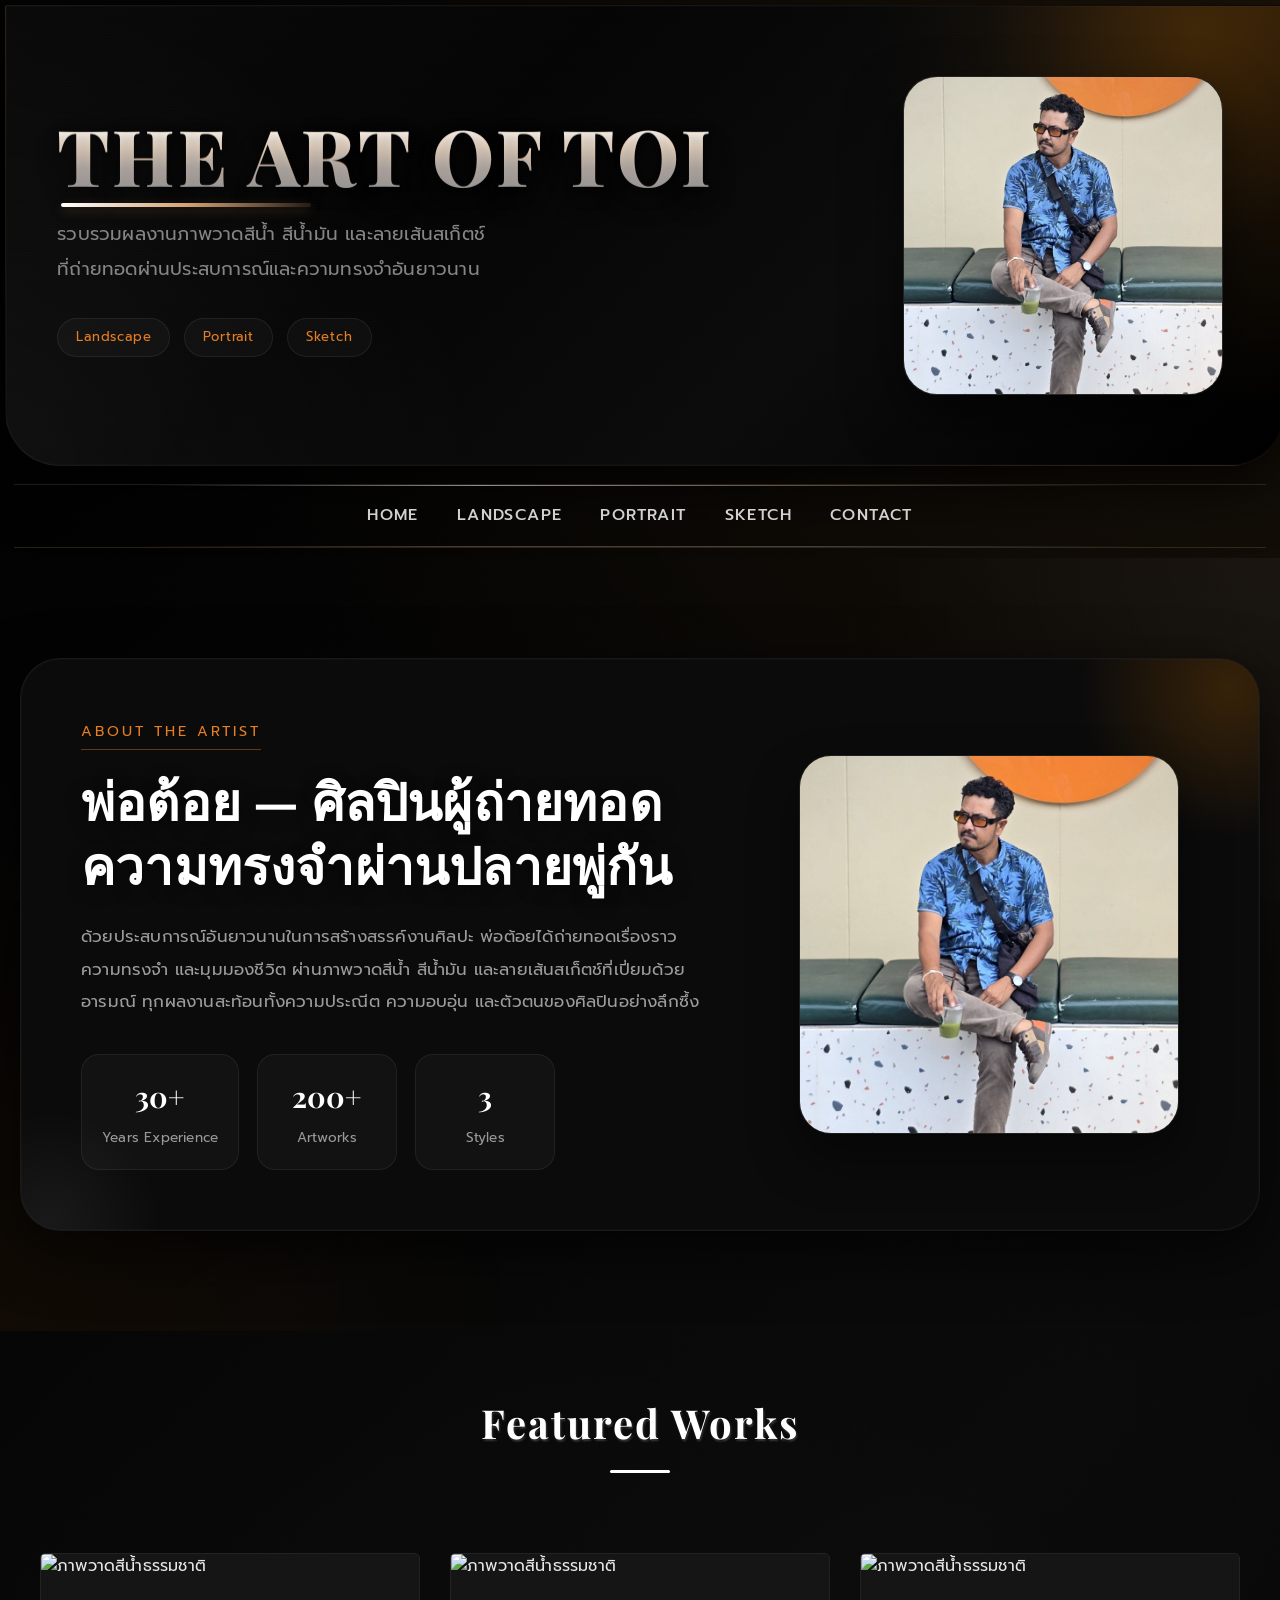
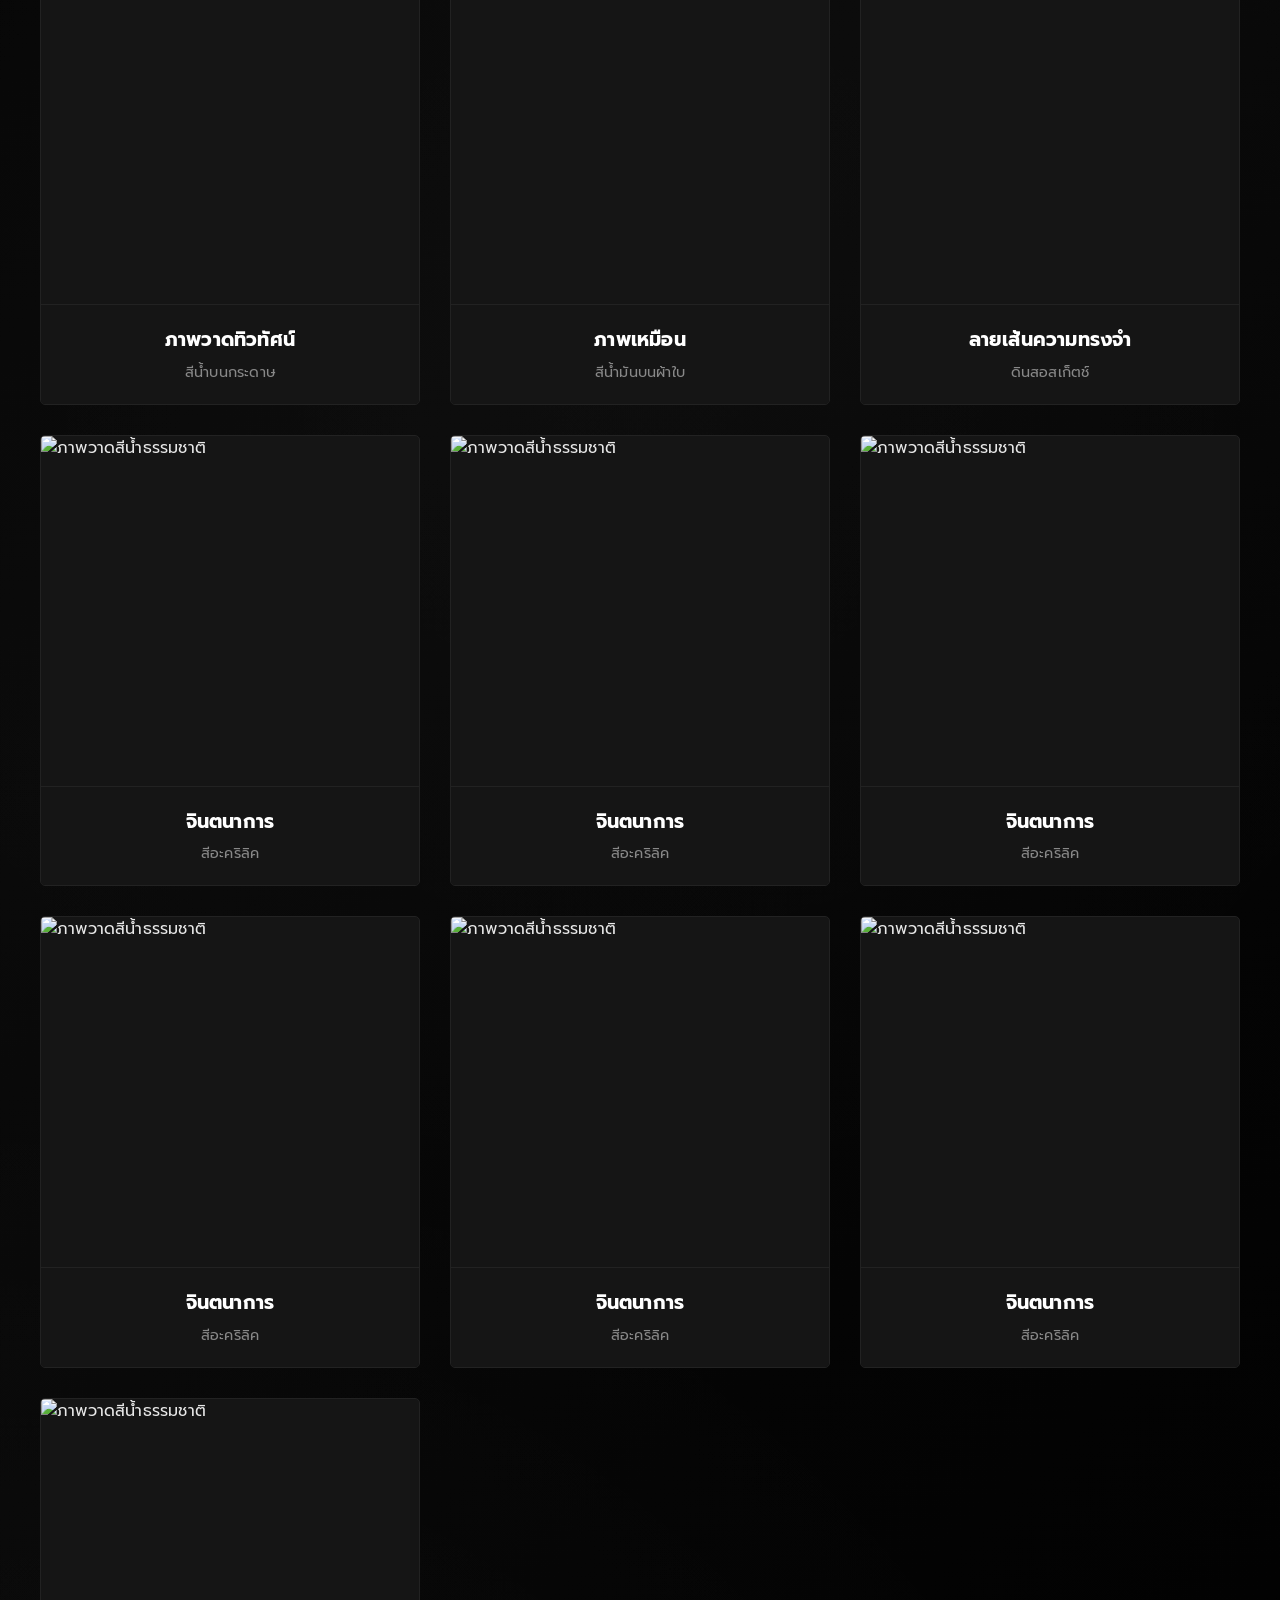
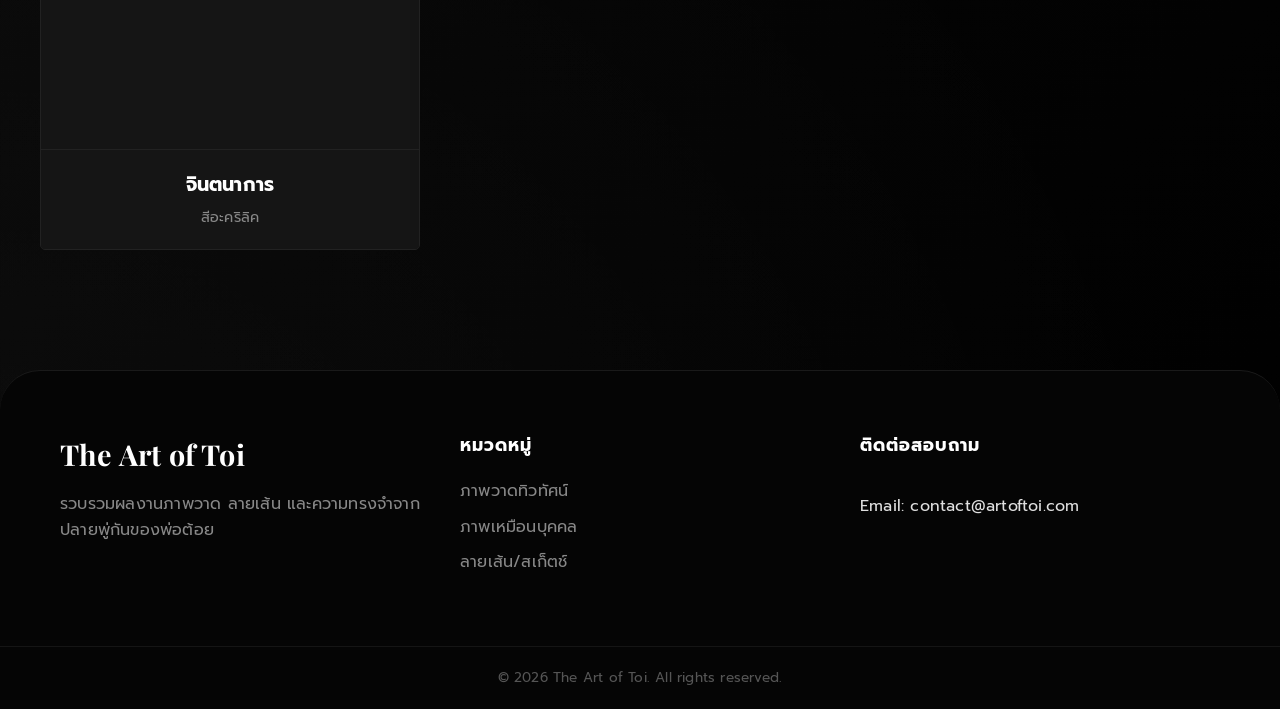
==== commit 3e96b7b1: "Add files via upload" ====
--- a/Webdad/index.html
+++ b/Webdad/index.html
@@ -3,11 +3,10 @@
 <head>
     <meta charset="UTF-8">
     <meta name="viewport" content="width=device-width, initial-scale=1.0">
-    <title>The Art of Toi | แกลเลอรีภาพวาดของพ่อต้อย</title>
-    <!-- นำเข้า Font สวยๆ จาก Google -->
+    <title>The Art of Toi |</title>
     <link href="https://fonts.googleapis.com/css2?family=Playfair+Display:ital,wght@0,600;1,600&family=Prompt:wght@300;400;500&display=swap" rel="stylesheet">
     <link rel="stylesheet" href="css/index.css">
-    <script src="script.js" defer></script>
+    <script src="JS/script.js" defer></script>
 </head>
 <body>
 
@@ -44,11 +43,11 @@
     <nav>
         <ul>
           <!----link-------------------------------------------->
-          <li><a href="index.html">oooooo</a></li>
-                <li><a href="2.html">oooooo</a></li>
-                <li><a href="3.html">oooooo</a></li>
-                <li><a href="4.html">oooooo</a></li>
-                <li><a href="5.htm">Contact</a></li>  
+                <li><a href="index.html">Home</a></li>
+                <li><a href="page1.html">Landscape</a></li>
+                <li><a href="page2.html">Portrait</a></li>
+                <li><a href="page3.html">Sketch</a></li>
+                <li><a href="Contact.htm">Contact</a></li>  
         </ul>
     </nav>
     
--- a/Webdad/css/index.css
+++ b/Webdad/css/index.css
@@ -17,7 +17,7 @@
         radial-gradient(circle at center, rgba(255,255,255,0.015), transparent 45%),
         linear-gradient(
             135deg,
-            #000000 0%,
+             #000000 0%,
             #050505 22%,
             #0a0a0a 48%,
             #040404 72%,
@@ -86,7 +86,7 @@
     inset: 0;
 
     background-image:
-        radial-gradient(rgba(255,255,255,0.018) 0.7px, transparent 0.7px);
+        radial-gradient(rgba(0, 0, 0, 0.018) 0.7px, transparent 0.7px);
 
     background-size: 4px 4px;
 
@@ -103,18 +103,16 @@
 
 /* =====================================================
    PREMIUM HERO HEADER - THE ART OF TOI
-   เขียนทับของเดิมได้เลย
 ===================================================== */
 
 .main-header {
     min-height: 380px;
-    margin: 14px;
+    margin: 5px;
     padding: 70px 0;
-
+    width: 100%;
     display: flex;
     justify-content: center;
     align-items: center;
-
     position: relative;
     overflow: hidden;
 
@@ -139,6 +137,115 @@
         inset 0 0 0 1px rgba(255,255,255,0.015);
 }
 
+.main-header .father-name {
+    /* ---------- Typography ---------- */
+    font-family: 'Playfair Display', serif;
+    font-size: clamp(3rem, 6vw, 5.8rem);
+    font-weight: 800;
+    line-height: 1.05;
+    letter-spacing: 3px;
+    text-transform: uppercase;
+
+    /* ---------- Premium Dark Gradient Text ---------- */
+    background: linear-gradient(
+        180deg,
+        #ffffff 0%,
+        #f8efe4 18%,
+        #d4a373 42%,
+        #5c4030 68%,
+        #111111 100%
+    );
+
+    -webkit-background-clip: text;
+    -webkit-text-fill-color: transparent;
+    background-clip: text;
+
+    /* ---------- Professional Depth ---------- */
+    text-shadow:
+        0 1px 0 rgba(255,255,255,0.55),
+        0 3px 6px rgba(0,0,0,0.18),
+        0 8px 18px rgba(0,0,0,0.22),
+        0 14px 34px rgba(0,0,0,0.18);
+
+    /* ---------- Layout ---------- */
+    display: inline-block;
+    position: relative;
+    margin-bottom: 22px;
+
+    /* ---------- Smooth Render ---------- */
+    -webkit-font-smoothing: antialiased;
+    text-rendering: optimizeLegibility;
+}
+
+/* ---------- Luxury underline accent ---------- */
+.main-header .father-name::after {
+    content: '';
+    position: absolute;
+   
+    left: 4px;
+    bottom: -12px;
+
+    width: 38%;
+    height: 4px;
+
+    border-radius: 999px;
+
+    background: linear-gradient(
+        90deg,
+        #ffffff,
+        #d4a373,
+        rgba(212,163,115,0.15)
+    );
+
+    box-shadow:
+        0 4px 12px rgba(212,163,115,0.25);
+}
+
+
+
+/* ---------- Hover Upgrade ---------- */
+.main-header .father-name:hover {
+    transform: translateY(-2px);
+
+    text-shadow:
+        0 2px 0 rgba(255,255,255,0.6),
+        0 6px 10px rgba(0,0,0,0.22),
+        0 12px 28px rgba(0,0,0,0.28),
+        0 0 24px rgba(212,163,115,0.18);
+
+    transition: all 0.45s ease;
+}
+
+/* ---------- Tablet ---------- */
+@media (max-width: 992px) {
+    .main-header .father-name {
+        letter-spacing: 2px;
+        line-height: 1.08;
+    }
+
+    .main-header .father-name::after {
+        width: 34%;
+        height: 3px;
+        bottom: -10px;
+    }
+}
+
+/* ---------- Mobile ---------- */
+@media (max-width: 768px) {
+    .main-header .father-name {
+        font-size: clamp(2rem, 8vw, 3.4rem);
+        letter-spacing: 1.5px;
+        line-height: 1.12;
+        margin-bottom: 16px;
+    }
+
+    .main-header .father-name::after {
+        width: 30%;
+        height: 3px;
+        bottom: -8px;
+    }
+}
+
 /* แสงตกแต่ง */
 .main-header::before {
     content: '';
@@ -218,7 +325,7 @@
 }
 
 .father-bio {
-    color: #9b9b9b;
+    color: #858585;
 
     line-height: 1.95;
     font-size: clamp(0.95rem, 1.5vw, 1.15rem);
@@ -370,144 +477,168 @@
 }
 
 
-/* =====================================================
-   MOBILE RESPONSIVE
-===================================================== */
-@media (max-width: 992px) {
-
-    .main-header {
-        padding: 55px 0;
-        min-height: auto;
-    }
-
-    .header-content {
-        flex-direction: column-reverse;
-        text-align: center;
-        gap: 40px;
-    }
-
-    .father-info {
-        display: flex;
-        flex-direction: column;
-        align-items: center;
-    }
-
-    .father-bio {
-        max-width: 95%;
-    }
-
-    .header-tags {
-        justify-content: center;
-    }
-
-    .father-profile {
-        flex: unset;
-        width: 100%;
-    }
-
-    .profile-frame {
-        max-width: 280px;
-    }
-}
-
-@media (max-width: 576px) {
-
-    .main-header {
-        margin: 10px;
-        padding: 45px 0;
-        border-radius: 0 0 35px 35px;
-    }
-
-    .father-name {
-        font-size: 2.5rem;
-    }
-
-    .father-bio {
-        font-size: 0.95rem;
-        line-height: 1.8;
-    }
-
-    .profile-frame {
-        max-width: 240px;
-        border-radius: 26px;
-    }
-
-    .header-tags span {
-        font-size: 0.72rem;
-        padding: 7px 14px;
-    }
-}
-
-nav{
-    background-image: url(https://images.unsplash.com/photo-1702731798357-22bd8ca4a484?fm=jpg&q=60&w=3000&ixlib=rb-4.1.0&ixid=M3wxMjA3fDB8MHxzZWFyY2h8Mnx8d2luZG93cyUyMDExJTIwd2FsbHBhcGVyfGVufDB8fDB8fHww);
-    margin: 10px;
+
+nav {
+    margin: 18px 14px 10px;
+    padding: 18px 0;
+
     position: relative;
-    background-color: rgb(0, 0, 0);
-    padding: 20px;
-    border-bottom: 1px solid #1a1a1a;
-
-}
-
-
-
-
-nav ul{
-    margin: 0px;
+
+    background: transparent;
+
+    border-top: 1px solid rgba(255,255,255,0.10);
+    border-bottom: 1px solid rgba(212,163,115,0.18);
+
+    box-shadow: none;
+    backdrop-filter: none;
+}
+
+/* เส้นไล่แสงบน */
+nav::before {
+    content: '';
+    position: absolute;
+    top: 0;
+    left: 50%;
+    transform: translateX(-50%);
+
+    width: 78%;
+    height: 1px;
+
+    background: linear-gradient(
+        90deg,
+        transparent,
+        rgba(255,255,255,0.55),
+        rgba(212,163,115,0.45),
+        transparent
+    );
+}
+
+/* เส้นไล่แสงล่าง */
+nav::after {
+    content: '';
+    position: absolute;
+    bottom: 0;
+    left: 50%;
+    transform: translateX(-50%);
+
+    width: 82%;
+    height: 1px;
+
+    background: linear-gradient(
+        90deg,
+        transparent,
+        rgba(212,163,115,0.35),
+        rgba(255,255,255,0.22),
+        transparent
+    );
+}
+
+/* ================= MENU ================= */
+nav ul {
+    margin: 0;
+    padding: 0;
+
     display: flex;
-    height: 90px;
     justify-content: center;
     align-items: center;
-    
-}
-
-nav ul li{
+    gap: 34px;
+
     list-style: none;
-
-}
-
-nav ul li a{
-    list-style: none;
+    flex-wrap: wrap;
+}
+
+/* ================= LINK ================= */
+nav ul li {
+    position: relative;
+}
+
+nav ul li a {
+    position: relative;
+
     text-decoration: none;
-    font-size: 18px;
-    line-height: 40px;
-    padding: 10px 40px;
-    height: 60px;
-    margin: 10px 10px;
-    color: rgb(255, 255, 255);
-    text-align: center;
-    display: block;
-    
-}
-
-nav ul li a:hover{
-    margin: 0 30px;
-    padding: 10px 40px;
-    width: 0 auto;
-    background-color: #ffffff;
-    color: #FF0044;
-    border-radius: 5px;
-    text-shadow: 1px 1px 1px rgb(0, 0, 0);
-    transition: all 1s;
-}
-
-    
-
-    /* underline animation */
-    nav ul li::after {
-      content: '';
-      position: absolute;
-      width: 0;
-      height: 2px;
-      background-color: #ffffff;
-      left: 0;
-      bottom: -5px;
-      transition: 1.5s;
-    }
-
-    nav ul li:hover::after {
-      width: 100%;
-    }
-
+
+    color: rgba(255,255,255,0.82);
+
+    font-size: 16px;
+    font-weight: 500;
+    letter-spacing: 1.4px;
+    text-transform: uppercase;
+
+    padding: 8px 2px;
+
+    transition: all 0.35s ease;
+}
+
+/* เส้นใต้ */
+nav ul li a::after {
+    content: '';
+
+    position: absolute;
+    left: 0;
+    bottom: -6px;
+
+    width: 0%;
+    height: 1.5px;
+
+    background: linear-gradient(
+        90deg,
+        #ffffff,
+        #d4a373
+    );
+
+    transition: width 0.4s ease;
+}
+
+/* Hover */
+nav ul li a:hover {
+    color: #ffffff;
+    text-shadow:
+        0 0 8px rgba(255,255,255,0.15),
+        0 0 14px rgba(212,163,115,0.12);
+}
+
+nav ul li a:hover::after {
+    width: 100%;
+}
+
+/* Active Page */
+nav ul li a.active {
+    color: #ffffff;
+}
+
+nav ul li a.active::after {
+    width: 100%;
+    height: 2px;
+
+    background: linear-gradient(
+        90deg,
+        #ffffff,
+        #f3dfc6,
+        #d4a373
+    );
+
+    box-shadow:
+        0 0 8px rgba(212,163,115,0.18);
+}
+
+/* ================= MOBILE ================= */
+@media (max-width: 768px) {
+
+    nav {
+        padding: 14px 0;
+        margin: 14px 10px 8px;
+    }
+
+    nav ul {
+        gap: 18px;
+        row-gap: 10px;
+    }
+
+    nav ul li a {
+        font-size: 13px;
+        letter-spacing: 1px;
+    }
+}
 
 
 .about-toi-section {
@@ -700,7 +831,12 @@
 /* =====================================================
    MOBILE RESPONSIVE
 ===================================================== */
-@media (max-width: 992px) {
+@media (max-width: 792px) {
+
+    .about-toi-content {
+        align-items: center;
+        flex-wrap: wrap;
+    }
 
     .about-toi-card {
         flex-direction: column-reverse;
@@ -1019,8 +1155,8 @@
 }
 
 
-/* ---------- Mobile ---------- */
-@media (max-width: 768px) {
+    /* ---------- Mobile ---------- */
+    @media (max-width: 768px) {
 
     /* พื้นฐาน */
     body {
@@ -1094,6 +1230,7 @@
 
     /* ---------- Navigation ---------- */
     nav {
+        flex-direction: row !important; /* บังคับแนวนอน */
         padding: 14px 10px;
         margin: 8px;
         background-position: center;
@@ -1101,7 +1238,9 @@
     }
 
     nav ul {
-        flex-wrap: wrap;
+        flex-direction: menu !important;
+        flex-direction:wrap;
+        margin: 5px 5px;
         height: auto;
         gap: 8px;
         padding: 10px 0;
@@ -1114,12 +1253,13 @@
     nav ul li a {
         font-size: 14px;
         padding: 8px 16px;
-        margin: 0;
+        margin: 0px;
+        padding: 5px;
         height: auto;
         line-height: normal;
-        border-radius: 20px;
+        border-radius: 10px;
         background: rgba(0,0,0,0.45);
-        backdrop-filter: blur(4px);
+        backdrop-filter: blur(1px);
     }
 
     nav ul li a:hover {
@@ -1134,6 +1274,7 @@
 
     /* ---------- Section Title ---------- */
     .section-title {
+        text-shadow: #222 2px 2px 2px;
         font-size: 2rem;
         margin-top: 45px;
         margin-bottom: 25px;
@@ -1151,7 +1292,7 @@
     }
 
     .gallery-grid {
-        grid-template-columns: 1fr; /* มือถือ = 1 คอลัมน์ */
+        grid-template-columns: 2fr; /* มือถือ = 1 คอลัมน์ */
         gap: 20px;
         margin: 18px;
         padding: 20px 0 10px;
@@ -1227,36 +1368,159 @@
 }
 
 
+/* ---------- Mobile Gallery 2 Columns ---------- */
+@media (max-width: 768px) {
+
+    .gallery-container {
+        width: 100%;
+    }
+
+    .gallery-grid {
+        grid-template-columns: repeat(2, 1fr); /* 2 ช่อง */
+        gap: 14px;
+        margin: 14px;
+        padding: 18px 0 10px;
+    }
+
+    .gallery-item {
+        border-radius: 14px;
+    }
+
+    .gallery-item img {
+        width: 100%;
+        height: 220px; /* ความสูงรูปมือถือ */
+        object-fit: cover;
+        display: block;
+    }
+
+    .item-overlay {
+        padding: 12px 8px;
+    }
+
+    .item-overlay h3 {
+        font-size: 0.88rem;
+        line-height: 1.4;
+        margin-bottom: 4px;
+    }
+
+    .item-overlay p {
+        font-size: 0.72rem;
+        line-height: 1.4;
+    }
+}
+
+
 /* ---------- Small Mobile ---------- */
 @media (max-width: 480px) {
 
+    .gallery-grid {
+        grid-template-columns: repeat(2, 1fr); /* ยัง 2 ช่อง */
+        gap: 10px;
+        margin: 10px;
+        padding-top: 14px;
+    }
+
+    .gallery-item {
+        border-radius: 12px;
+    }
+
+    .gallery-item img {
+        height: 170px;
+    }
+
+    .item-overlay {
+        padding: 10px 6px;
+    }
+
+    .item-overlay h3 {
+        font-size: 0.78rem;
+    }
+
+    .item-overlay p {
+        font-size: 0.64rem;
+    }
+}
+/* =========================================================
+   HEADER MOBILE - บังคับเรียงแนวนอนตลอด ไม่ขึ้นบรรทัดใหม่
+   
+========================================================= */
+
+@media (max-width: 992px) {
+
+    .main-header {
+        padding: 30px 18px;
+        min-height: auto;
+    }
+
+    .header-content {
+        display: flex;
+        flex-direction: row !important; /* บังคับแนวนอน */
+        align-items: center;
+        justify-content: space-between;
+        flex-wrap: nowrap !important; /* ห้ามตกบรรทัด */
+        gap: 16px;
+        width: 100%;
+        text-align: left;
+    }
+
+    /* ฝั่งข้อความ */
+    .father-info {
+        flex: 1;
+        min-width: 0; /* สำคัญมาก กันข้อความดันจอ */
+    }
+
     .father-name {
-        font-size: 2rem;
+        font-size: clamp(1.4rem, 4vw, 2.4rem);
+        line-height: 1.15;
+        letter-spacing: 0.5px;
+        margin-bottom: 10px;
+        word-break: break-word;
     }
 
     .father-bio {
-        font-size: 0.88rem;
+        font-size: clamp(0.72rem, 1.8vw, 0.95rem);
+        line-height: 1.5;
+        margin-bottom: 12px;
+    }
+
+    /* เอา br ออกเพื่อไม่ให้กินพื้นที่ */
+    .father-bio br {
+        display: none;
+    }
+
+    /* tag */
+    .header-tags {
+        display: flex;
+        flex-wrap: wrap;
+        gap: 6px;
+    }
+
+    .header-tags span {
+        font-size: 0.62rem;
+        padding: 5px 9px;
+        white-space: nowrap;
+    }
+
+    /* ฝั่งรูป */
+    .father-profile {
+        flex: 0 0 34%;
+        max-width: 180px;
+        min-width: 110px;
+        padding: 0;
+        margin: 0;
+        justify-content: flex-end;
     }
 
     .profile-frame {
-        width: 78vw;
-    }
-
-    .section-title {
-        font-size: 1.7rem;
-    }
-
-    nav ul {
-        flex-direction: column;
-        gap: 10px;
-    }
-
-    nav ul li a {
         width: 100%;
-        min-width: 180px;
-    }
-
-    .gallery-grid {
-        margin: 14px;
-    }
-}+        max-width: 170px;
+        border-radius: 18px;
+    }
+
+    .profile-frame img {
+        width: 100%;
+        height: auto;
+        display: block;
+    }
+}
+
